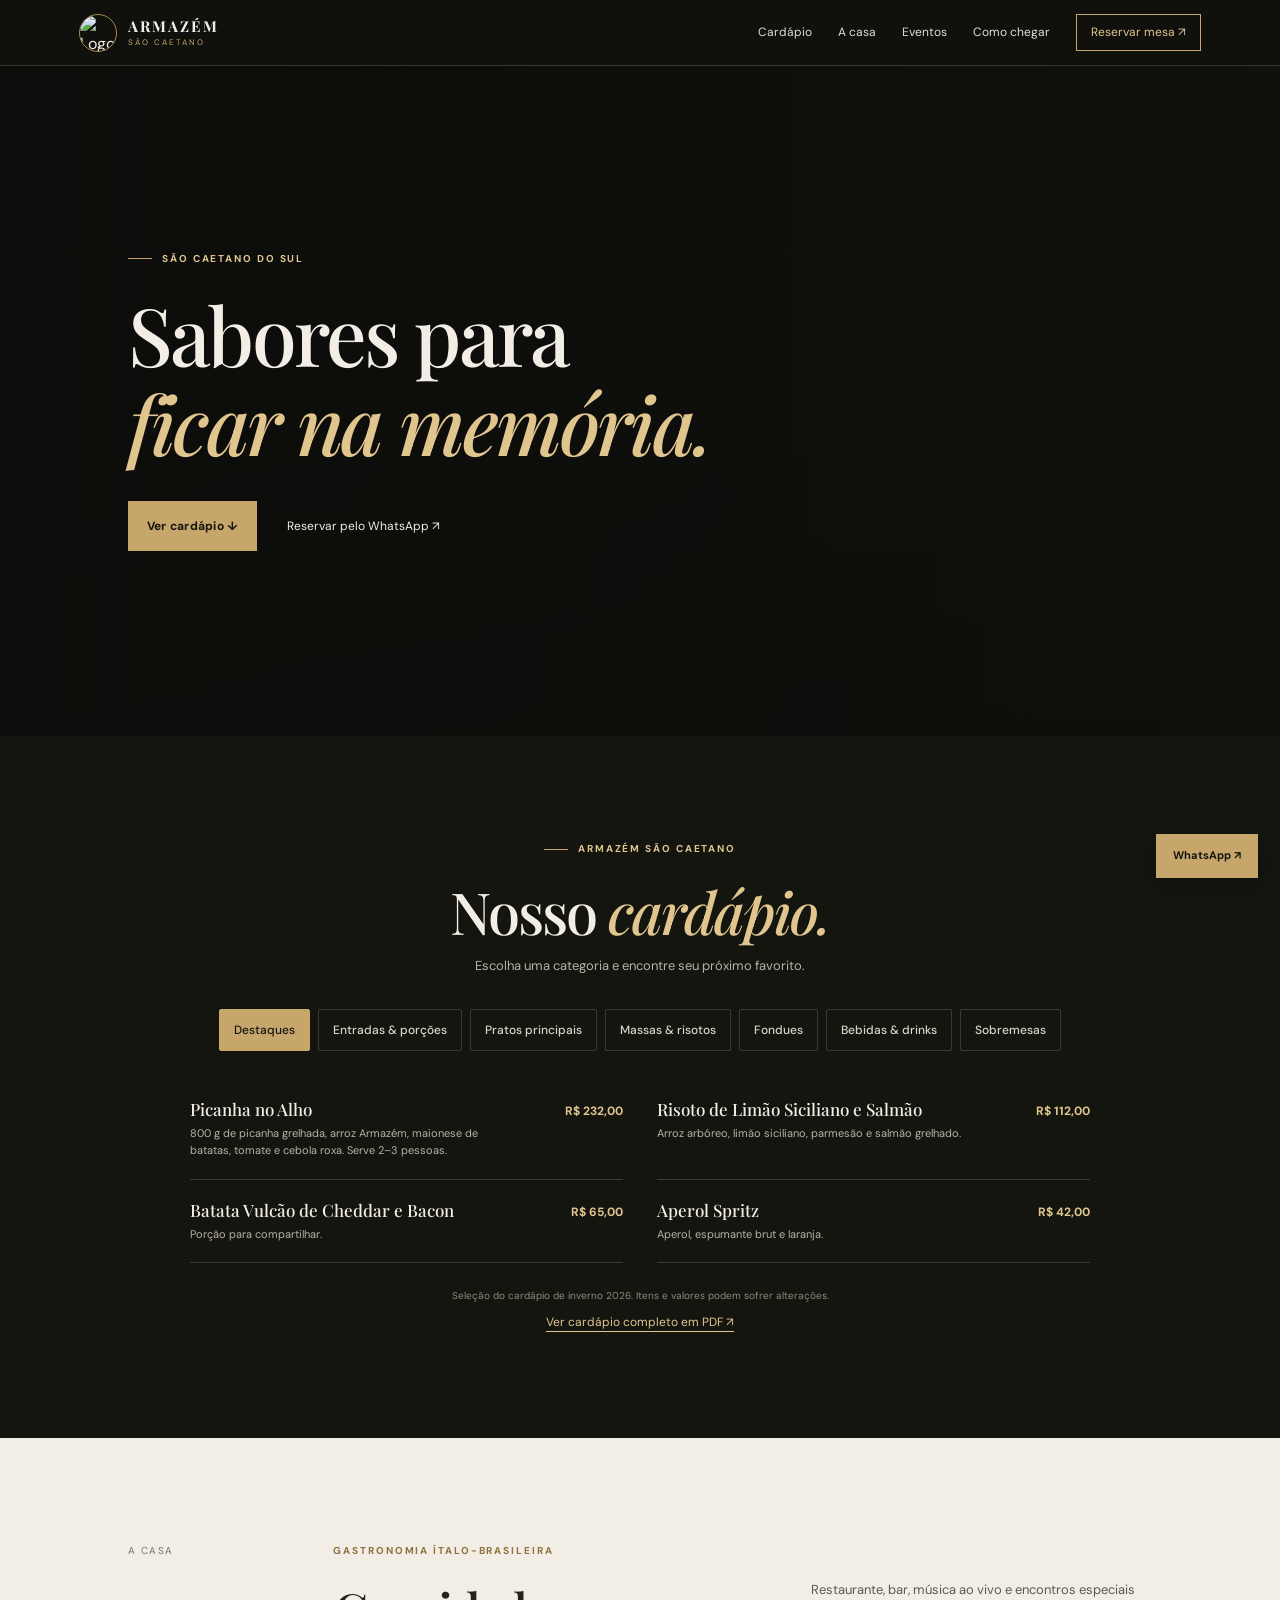
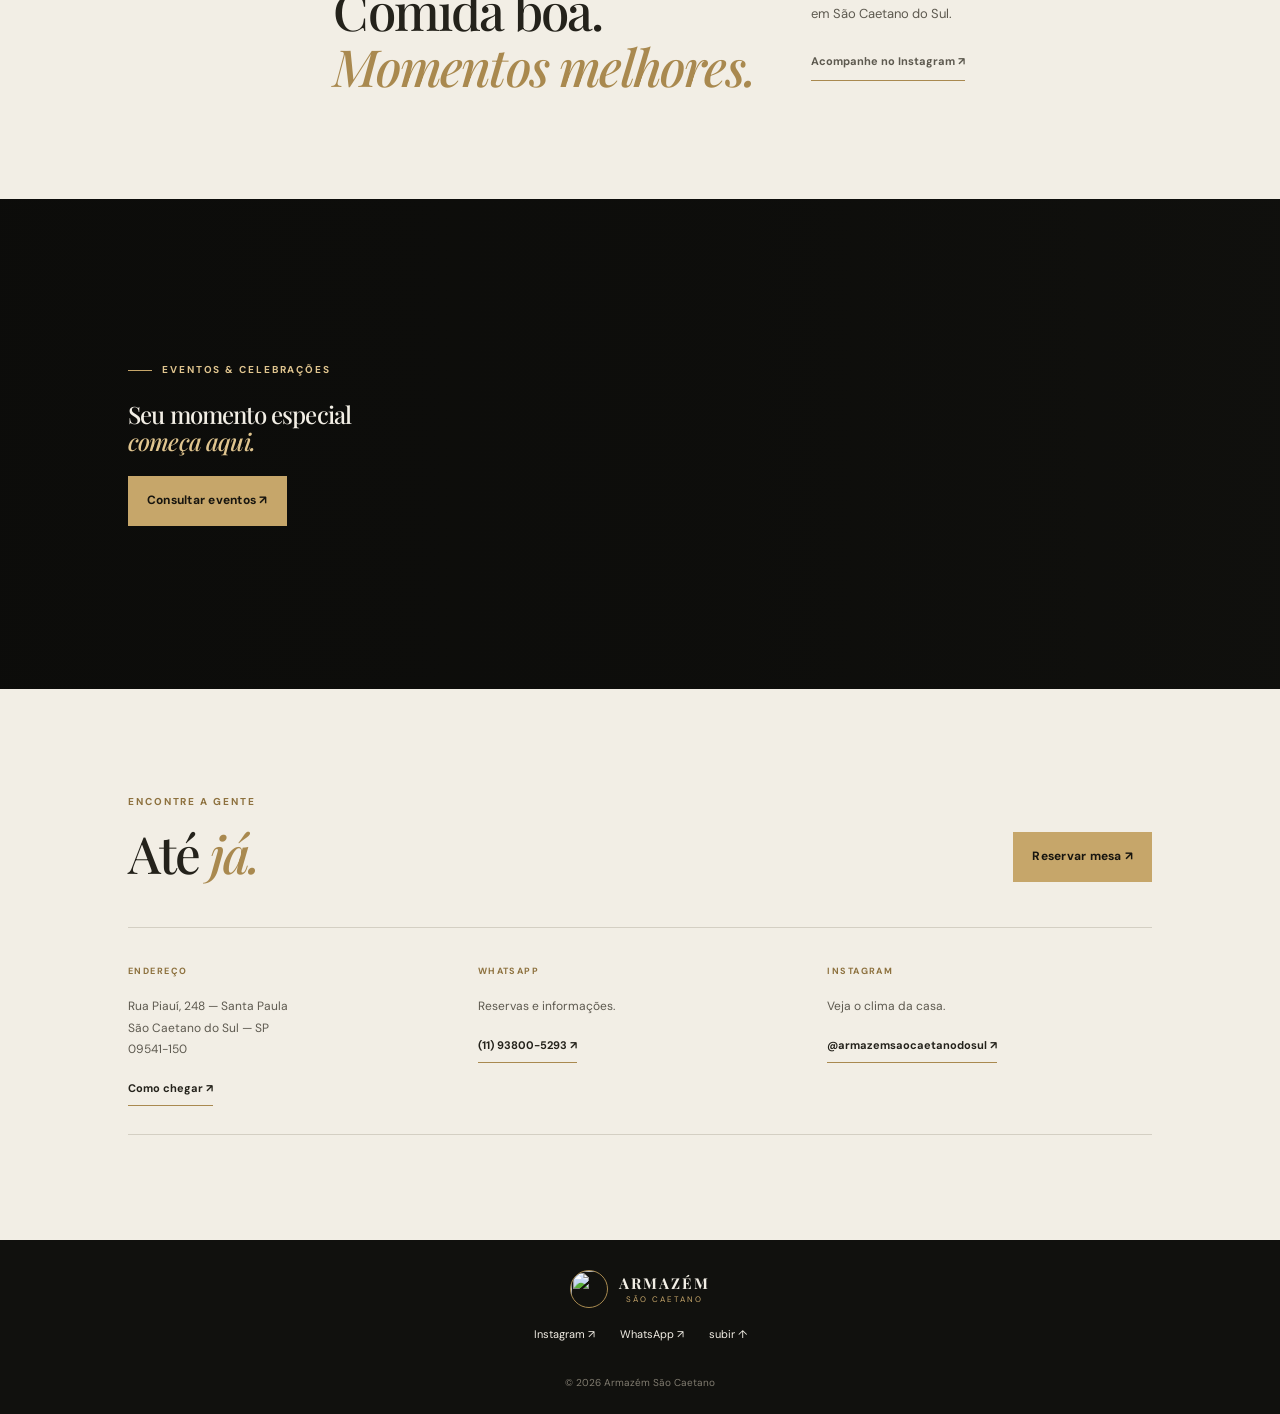
==== index.html @ 181dc0bc "Criar index.html" ====
<!doctype html>
<html lang="pt-BR">
<head>
  <meta charset="utf-8">
  <meta name="viewport" content="width=device-width, initial-scale=1">
  <meta name="theme-color" content="#11110e">
  <meta name="description" content="Armazém São Caetano: gastronomia ítalo-brasileira, drinks autorais, música ao vivo e eventos especiais em São Caetano do Sul.">
  <title>Armazém São Caetano | Gastronomia, bar e experiências</title>
  <link rel="preconnect" href="https://fonts.googleapis.com">
  <link rel="preconnect" href="https://fonts.gstatic.com" crossorigin>
  <link href="https://fonts.googleapis.com/css2?family=DM+Sans:wght@400;500;600;700&family=Playfair+Display:wght@500;600;700&display=swap" rel="stylesheet">
  <link rel="stylesheet" href="style.css">
  <link rel="icon" href="assets/logo-armazem.jpg">
</head>
<body>

  <header class="site-header">
    <a class="brand" href="#inicio" aria-label="Armazém São Caetano, início">
      <img src="assets/logo-armazem.jpg" alt="Logo Armazém São Caetano">
      <span><strong>ARMAZÉM</strong><small>SÃO CAETANO</small></span>
    </a>
    <button class="menu-toggle" aria-label="Abrir menu" aria-expanded="false">
      <span></span><span></span>
    </button>
    <nav class="nav-links" aria-label="Navegação principal">
      <a href="#cardapio">Cardápio</a>
      <a href="#experiencia">A casa</a>
      <a href="#eventos">Eventos</a>
      <a href="#localizacao">Como chegar</a>
      <a class="nav-cta" href="https://wa.me/5511938005293?text=Ol%C3%A1%21%20Gostaria%20de%20reservar%20uma%20mesa." target="_blank" rel="noopener">Reservar mesa ↗</a>
    </nav>
  </header>

  <main>
    <section class="hero" id="inicio">
      <div class="hero-image"></div>
      <div class="hero-shade"></div>
      <div class="hero-content">
        <p class="eyebrow"><span></span> SÃO CAETANO DO SUL</p>
        <h1>Sabores para<br><em>ficar na memória.</em></h1>
        <div class="hero-actions">
          <a class="button button-gold" href="#cardapio">Ver cardápio ↓</a>
          <a class="text-link" href="https://wa.me/5511938005293?text=Ol%C3%A1%21%20Gostaria%20de%20reservar%20uma%20mesa." target="_blank" rel="noopener">Reservar pelo WhatsApp ↗</a>
        </div>
      </div>
    </section>

    <section class="menu-section section-pad" id="cardapio">
      <div class="menu-title">
        <p class="eyebrow"><span></span> ARMAZÉM SÃO CAETANO</p>
        <h2>Nosso <em>cardápio.</em></h2>
        <p>Escolha uma categoria e encontre seu próximo favorito.</p>
      </div>
      <div class="menu-tabs" role="group" aria-label="Categorias do cardápio">
        <button class="menu-tab active" data-menu="destaques">Destaques</button>
        <button class="menu-tab" data-menu="entradas">Entradas & porções</button>
        <button class="menu-tab" data-menu="pratos">Pratos principais</button>
        <button class="menu-tab" data-menu="massas">Massas & risotos</button>
        <button class="menu-tab" data-menu="fondues">Fondues</button>
        <button class="menu-tab" data-menu="bebidas">Bebidas & drinks</button>
        <button class="menu-tab" data-menu="sobremesas">Sobremesas</button>
      </div>
      <div class="menu-list" aria-live="polite">
        <article class="menu-item" data-category="destaques">
          <div><h3>Picanha no Alho</h3><p>800 g de picanha grelhada, arroz Armazém, maionese de batatas, tomate e cebola roxa. Serve 2–3 pessoas.</p></div><strong>R$ 232,00</strong>
        </article>
        <article class="menu-item" data-category="destaques">
          <div><h3>Risoto de Limão Siciliano e Salmão</h3><p>Arroz arbóreo, limão siciliano, parmesão e salmão grelhado.</p></div><strong>R$ 112,00</strong>
        </article>
        <article class="menu-item" data-category="destaques">
          <div><h3>Batata Vulcão de Cheddar e Bacon</h3><p>Porção para compartilhar.</p></div><strong>R$ 65,00</strong>
        </article>
        <article class="menu-item" data-category="destaques">
          <div><h3>Aperol Spritz</h3><p>Aperol, espumante brut e laranja.</p></div><strong>R$ 42,00</strong>
        </article>

        <article class="menu-item" data-category="entradas">
          <div><h3>Bolinho de Costela com Ovo de Codorna</h3></div><strong>R$ 41,00</strong>
        </article>
        <article class="menu-item" data-category="entradas">
          <div><h3>Bruschetta Pizzaiola</h3><p>Pão tostado, fonduta de queijos e tomate-cereja confitado ao pesto.</p></div><strong>R$ 43,00</strong>
        </article>
        <article class="menu-item" data-category="entradas">
          <div><h3>Antipasto di Olive Nere</h3><p>Torradas artesanais com antepasto de azeitonas pretas.</p></div><strong>R$ 37,00</strong>
        </article>
        <article class="menu-item" data-category="entradas">
          <div><h3>Dadinho de Tapioca</h3><p>Acompanha geleia de pimenta biquinho.</p></div><strong>R$ 52,00</strong>
        </article>
        <article class="menu-item" data-category="entradas">
          <div><h3>Bolinho de Frango com Provolone</h3><p>Acompanha molho da casa.</p></div><strong>R$ 54,00</strong>
        </article>
        <article class="menu-item" data-category="entradas">
          <div><h3>Caesar do Armazém</h3><p>Alface, frango grelhado, parmesão, croutons e molho Caesar.</p></div><strong>R$ 45,00</strong>
        </article>

        <article class="menu-item" data-category="pratos">
          <div><h3>Picanha no Alho</h3><p>800 g com arroz Armazém, maionese de batatas, tomate e cebola roxa. Serve 2–3 pessoas.</p></div><strong>R$ 232,00</strong>
        </article>
        <article class="menu-item" data-category="pratos">
          <div><h3>Medalhão ao Molho Quatro Queijos</h3><p>Medalhões de mignon, batatas rústicas e brócolis na manteiga. Serve 2–3 pessoas.</p></div><strong>R$ 225,00</strong>
        </article>
        <article class="menu-item" data-category="pratos">
          <div><h3>Costela em Crosta de Ervas</h3><p>Costela assada lentamente, feijão tropeiro, batatas fritas e arroz. Serve 2–3 pessoas.</p></div><strong>R$ 229,00</strong>
        </article>
        <article class="menu-item" data-category="pratos">
          <div><h3>Parmegiana Tradizionale de Frango</h3><p>Gratinada ao molho pomodoro e mozzarella, com arroz e batatas fritas.</p></div><strong>R$ 215,00</strong>
        </article>
        <article class="menu-item" data-category="pratos">
          <div><h3>Cupim ao Chimichurri com Aligot</h3><p>Cupim cozido lentamente com aligot e arroz Armazém.</p></div><strong>R$ 210,00</strong>
        </article>

        <article class="menu-item" data-category="massas">
          <div><h3>Risoto de Parmesão Trufado</h3><p>Arroz arbóreo, parmesão, cogumelos e azeite trufado.</p></div><strong>R$ 90,00</strong>
        </article>
        <article class="menu-item" data-category="massas">
          <div><h3>Risoto de Açafrão com Ragù de Cupim</h3><p>Arroz arbóreo e ragù de cupim cozido lentamente.</p></div><strong>R$ 112,00</strong>
        </article>
        <article class="menu-item" data-category="massas">
          <div><h3>Capeletti Caprese ao Pesto com Lascas de Peixe</h3><p>Massa recheada com mozzarella, tomate seco e manjericão.</p></div><strong>R$ 105,00</strong>
        </article>
        <article class="menu-item" data-category="massas">
          <div><h3>Ravioli de Mozzarella à Bolonhesa</h3><p>Massa fresca com molho bolonhesa e parmesão.</p></div><strong>R$ 99,00</strong>
        </article>

        <article class="menu-item" data-category="fondues">
          <div><h3>Fondue Brasileiríssimo</h3><p>Emmental, Catupiry Original, parmesão e muçarela; acompanha dadinho de tapioca, pão de queijo e bacon.</p></div><strong>R$ 169,90</strong>
        </article>
        <article class="menu-item" data-category="fondues">
          <div><h3>Fondue Tartufo Alpino</h3><p>Emmental, Steppe, parmesão, azeite trufado e cogumelos Paris.</p></div><strong>R$ 169,90</strong>
        </article>
        <article class="menu-item" data-category="fondues">
          <div><h3>Fondue Quatro Queijos</h3><p>Muçarela, provolone, parmesão e gorgonzola.</p></div><strong>R$ 159,90</strong>
        </article>
        <article class="menu-item" data-category="fondues">
          <div><h3>Chocolat Alpino</h3><p>Chocolate ao leite e meio amargo, com toque de rum envelhecido.</p></div><strong>R$ 149,90</strong>
        </article>
        <article class="menu-item" data-category="fondues">
          <div><h3>Nutella com Ninho</h3><p>Fondue de Nutella e leite Ninho.</p></div><strong>R$ 169,90</strong>
        </article>
        <article class="menu-item" data-category="fondues">
          <div><h3>Experiência Itália & Alpes</h3><p>Seleção de fondues salgados e doces. Valor por pessoa.</p></div><strong>R$ 249,90</strong>
        </article>

        <article class="menu-item" data-category="bebidas">
          <div><h3>Caipirinhas brasileiras</h3><p>Sabores variados. Cachaça R$ 37; Smirnoff R$ 41; Absolut R$ 44; Sakê R$ 43.</p></div><strong>A partir de R$ 37,00</strong>
        </article>
        <article class="menu-item" data-category="bebidas">
          <div><h3>Negroni</h3><p>Gin, Campari e vermute rosso.</p></div><strong>R$ 43,00</strong>
        </article>
        <article class="menu-item" data-category="bebidas">
          <div><h3>Moscow Mule</h3><p>Vodka, limão e espuma de gengibre.</p></div><strong>R$ 42,00</strong>
        </article>
        <article class="menu-item" data-category="bebidas">
          <div><h3>Jardim Siciliano</h3><p>Gin, tônica, pepino, limão siciliano e alecrim.</p></div><strong>R$ 39,85</strong>
        </article>
        <article class="menu-item" data-category="bebidas">
          <div><h3>Heineken 600 ml</h3></div><strong>R$ 23,99</strong>
        </article>
        <article class="menu-item" data-category="bebidas">
          <div><h3>Soda italiana zero</h3><p>Frutas vermelhas, frutas tropicais ou detox com gengibre.</p></div><strong>R$ 26,99</strong>
        </article>

        <article class="menu-item" data-category="sobremesas">
          <div><h3>Petit Gateau do Armazém</h3></div><strong>R$ 34,00</strong>
        </article>
        <article class="menu-item" data-category="sobremesas">
          <div><h3>Panna Cotta ai Frutti Rossi</h3><p>Sobremesa italiana de creme e baunilha com calda de frutas vermelhas.</p></div><strong>R$ 32,00</strong>
        </article>
        <article class="menu-item" data-category="sobremesas">
          <div><h3>Affogato al Caffè</h3><p>Sorvete de creme com café espresso quente.</p></div><strong>R$ 28,00</strong>
        </article>
      </div>
      <p class="menu-note">Seleção do cardápio de inverno 2026. Itens e valores podem sofrer alterações.</p>
      <a class="menu-pdf-link" href="assets/cardapio-inverno-2026.pdf" target="_blank" rel="noopener">Ver cardápio completo em PDF ↗</a>
    </section>

    <section class="intro section-pad" id="experiencia">
      <div class="intro-kicker">A CASA</div>
      <div class="intro-main">
        <p class="eyebrow dark">GASTRONOMIA ÍTALO-BRASILEIRA</p>
        <h2>Comida boa.<br><em>Momentos melhores.</em></h2>
      </div>
      <div class="intro-copy">
        <p>Restaurante, bar, música ao vivo e encontros especiais em São Caetano do Sul.</p>
        <a class="under-link" href="https://www.instagram.com/armazemsaocaetanodosul/" target="_blank" rel="noopener">Acompanhe no Instagram ↗</a>
      </div>
    </section>

    <section class="events-section" id="eventos">
      <div class="events-image"></div>
      <div class="events-content">
        <p class="eyebrow"><span></span> EVENTOS & CELEBRAÇÕES</p>
        <h2>Seu momento especial<br><em>começa aqui.</em></h2>
        <a class="button button-gold" href="https://wa.me/5511938005293?text=Ol%C3%A1%21%20Gostaria%20de%20saber%20mais%20sobre%20eventos%20no%20Armaz%C3%A9m." target="_blank" rel="noopener">Consultar eventos ↗</a>
      </div>
    </section>

    <section class="visit section-pad" id="localizacao">
      <div class="visit-head">
        <div>
          <p class="eyebrow dark">ENCONTRE A GENTE</p>
          <h2>Até <em>já.</em></h2>
        </div>
        <a class="button button-gold" href="https://wa.me/5511938005293?text=Ol%C3%A1%21%20Gostaria%20de%20reservar%20uma%20mesa." target="_blank" rel="noopener">Reservar mesa ↗</a>
      </div>
      <div class="visit-details">
        <div class="detail">
          <span class="detail-label">ENDEREÇO</span>
          <p>Rua Piauí, 248 — Santa Paula<br>São Caetano do Sul — SP<br>09541-150</p>
          <a class="under-link" href="https://www.google.com/maps/search/?api=1&query=Armaz%C3%A9m+S%C3%A3o+Caetano+Rua+Piau%C3%AD+248+S%C3%A3o+Caetano+do+Sul" target="_blank" rel="noopener">Como chegar ↗</a>
        </div>
        <div class="detail">
          <span class="detail-label">WHATSAPP</span>
          <p>Reservas e informações.</p>
          <a class="under-link" href="https://wa.me/5511938005293" target="_blank" rel="noopener">(11) 93800-5293 ↗</a>
        </div>
        <div class="detail">
          <span class="detail-label">INSTAGRAM</span>
          <p>Veja o clima da casa.</p>
          <a class="under-link" href="https://www.instagram.com/armazemsaocaetanodosul/" target="_blank" rel="noopener">@armazemsaocaetanodosul ↗</a>
        </div>
      </div>
    </section>
  </main>

  <footer class="footer">
    <a class="brand footer-brand" href="#inicio">
      <img src="assets/logo-armazem.jpg" alt="">
      <span><strong>ARMAZÉM</strong><small>SÃO CAETANO</small></span>
    </a>
    <div class="footer-links">
      <a href="https://www.instagram.com/armazemsaocaetanodosul/" target="_blank" rel="noopener">Instagram ↗</a>
      <a href="https://wa.me/5511938005293" target="_blank" rel="noopener">WhatsApp ↗</a>
      <a href="#inicio">subir ↑</a>
    </div>
    <small class="copyright">© <span id="year"></span> Armazém São Caetano</small>
  </footer>

  <a class="whatsapp-float" href="https://wa.me/5511938005293?text=Ol%C3%A1%21%20Vim%20pelo%20site%20do%20Armaz%C3%A9m." target="_blank" rel="noopener" aria-label="Fale com o Armazém pelo WhatsApp">WhatsApp ↗</a>

  <script src="script.js"></script>
</body>
</html>
---- style.css ----
/* ==========================================
   1. VARIÁVEIS E CONFIGURAÇÕES GLOBAIS
   ========================================== */
:root {
  --bg: #11110e;
  --panel: #191914;
  --cream: #f2eee5;
  --muted: #b7b2a7;
  --gold: #c6a66a;
  --gold-light: #e0c58f;
  --line: rgba(242, 238, 229, .17);
  --serif: 'Playfair Display', Georgia, serif;
  --sans: 'DM Sans', Arial, sans-serif;
}

* {
  box-sizing: border-box;
}

html {
  scroll-behavior: smooth;
  scroll-padding-top: 70px;
}

body {
  margin: 0;
  background: var(--bg);
  color: var(--cream);
  font-family: var(--sans);
  line-height: 1.6;
}

a {
  color: inherit;
  text-decoration: none;
}

img {
  display: block;
  max-width: 100%;
}

h1, h2, h3, p {
  margin-top: 0;
}

h1, h2 {
  font-family: var(--serif);
  font-weight: 500;
  letter-spacing: -.035em;
  line-height: 1.1;
}

/* ==========================================
   2. HEADER (COMPACTADO E ELEGANTE)
   ========================================== */
.site-header {
  height: 66px;
  padding: 0 6.2%;
  display: flex;
  align-items: center;
  justify-content: space-between;
  gap: 30px;
  background: rgba(17, 17, 14, .97);
  position: sticky;
  top: 0;
  z-index: 20;
  border-bottom: 1px solid var(--line);
}

.brand {
  display: flex;
  align-items: center;
  gap: 11px;
  flex-shrink: 0;
}

.brand img {
  width: 38px;
  height: 38px;
  border-radius: 50%;
  object-fit: cover;
  border: 1px solid #a88a4f;
}

.brand span {
  display: flex;
  flex-direction: column;
  line-height: 1.15;
  letter-spacing: .12em;
}

.brand strong {
  font-family: var(--serif);
  font-size: 15px;
}

.brand small {
  font-size: 8px;
  letter-spacing: .24em;
  margin-top: 2px;
  color: var(--gold);
}

.nav-links {
  display: flex;
  align-items: center;
  gap: 26px;
  font-size: 12px;
  color: #e1ded6;
}

.nav-links > a:not(.nav-cta):hover,
.footer a:hover {
  color: var(--gold-light);
}

.nav-cta {
  padding: 8px 14px;
  border: 1px solid var(--gold);
  color: var(--gold-light);
}

.nav-cta span,
.button span,
.text-link span,
.under-link span {
  margin-left: 12px;
}

.menu-toggle {
  display: none;
}

/* ==========================================
   3. HERO SECTION
   ========================================== */
.hero {
  min-height: 670px;
  position: relative;
  display: flex;
  align-items: center;
  padding: 85px 10%;
  overflow: hidden;
}

.hero-image,
.hero-shade {
  position: absolute;
  inset: 0;
}

.hero-image {
  background: url('https://images.unsplash.com/photo-1517248135467-4c7edcad34c4?auto=format&fit=crop&w=2200&q=90') center 52%/cover;
}

.hero-shade {
  background: linear-gradient(90deg, rgba(12, 12, 10, .93) 0%, rgba(12, 12, 10, .73) 42%, rgba(12, 12, 10, .15) 100%), linear-gradient(0deg, rgba(12, 12, 10, .35), transparent 45%);
}

.hero-content {
  position: relative;
  z-index: 1;
  max-width: 690px;
}

.eyebrow {
  font-size: 10px;
  letter-spacing: .19em;
  font-weight: 700;
  color: var(--gold-light);
  display: flex;
  align-items: center;
  gap: 10px;
  margin: 0 0 23px;
}

.eyebrow > span {
  display: inline-block;
  width: 24px;
  height: 1px;
  background: var(--gold);
}

h1 {
  font-size: clamp(46px, 6.3vw, 83px);
  margin-bottom: 25px;
}

h1 em,
h2 em {
  font-weight: 500;
  color: var(--gold-light);
}

.hero-actions {
  display: flex;
  align-items: center;
  gap: 30px;
  margin-top: 34px;
  flex-wrap: wrap;
}

.button {
  min-height: 50px;
  padding: 14px 19px;
  display: inline-flex;
  align-items: center;
  justify-content: center;
  font-size: 12px;
  font-weight: 700;
  letter-spacing: .02em;
  transition: transform .2s, background .2s;
}

.button:hover {
  transform: translateY(-2px);
}

.button-gold {
  background: var(--gold);
  color: #17150f;
}

.button-gold:hover {
  background: var(--gold-light);
}

.text-link {
  font-size: 12px;
  color: #f1eee7;
}

/* ==========================================
   4. CARDÁPIO
   ========================================== */
.menu-section {
  padding-top: 88px;
  padding-bottom: 92px;
  background: #151510;
}

.menu-title {
  max-width: 650px;
  margin: 0 auto 32px;
  text-align: center;
}

.menu-title .eyebrow {
  justify-content: center;
}

.menu-title h2 {
  font-size: clamp(38px, 5vw, 58px);
  margin: 0 0 12px;
}

.menu-title h2 em {
  color: var(--gold-light);
}

.menu-title > p:last-child {
  color: var(--muted);
  font-size: 13px;
  margin: 0;
}

.menu-tabs {
  display: flex;
  justify-content: center;
  flex-wrap: wrap;
  gap: 8px;
  margin: 0 auto 28px;
  max-width: 1000px;
  scrollbar-width: thin;
  scrollbar-color: var(--gold) transparent;
}

.menu-tab {
  font: 500 12px var(--sans);
  padding: 10px 14px;
  color: #d9d4c8;
  border: 1px solid var(--line);
  background: transparent;
  cursor: pointer;
  transition: background .2s, color .2s, border-color .2s;
  min-height: 42px;
  border-radius: 2px;
}

.menu-tab:hover,
.menu-tab.active {
  background: var(--gold);
  color: #17150f;
  border-color: var(--gold);
}

.menu-list {
  max-width: 900px;
  margin: 0 auto;
  display: grid;
  grid-template-columns: 1fr 1fr;
  column-gap: 34px;
}

.menu-item {
  display: flex;
  align-items: flex-start;
  justify-content: space-between;
  gap: 18px;
  padding: 19px 0;
  border-bottom: 1px solid var(--line);
}

.menu-item h3 {
  font: 500 17px var(--serif);
  margin: 0 0 5px;
  color: var(--cream);
}

.menu-item p {
  font-size: 11px;
  line-height: 1.6;
  color: var(--muted);
  margin: 0;
  max-width: 310px;
}

.menu-item > strong {
  font-size: 12px;
  color: var(--gold-light);
  white-space: nowrap;
  padding-top: 4px;
}

.menu-item[hidden] {
  display: none;
}

.menu-note {
  text-align: center;
  color: #8f897d;
  font-size: 10px;
  margin: 25px 0 9px;
}

.menu-pdf-link {
  display: block;
  text-align: center;
  color: var(--gold-light);
  font-size: 12px;
  text-decoration: underline;
  text-underline-offset: 5px;
}

/* ==========================================
   5. SEÇÕES DA CASA, EVENTOS E LOCALIZAÇÃO
   ========================================== */
.section-pad {
  padding: 105px 10%;
}

.intro {
  display: grid;
  grid-template-columns: .5fr 1.3fr 1fr;
  gap: 35px;
  background: var(--cream);
  color: #24221b;
}

.intro-kicker {
  font-size: 10px;
  letter-spacing: .14em;
  color: #797367;
}

.eyebrow.dark {
  color: #8d713e;
}

.intro h2,
.live h2,
.visit h2 {
  font-size: clamp(34px, 4vw, 52px);
  margin: 0;
}

.intro h2 em,
.live h2 em,
.visit h2 em {
  color: #a9894f;
}

.intro-copy {
  padding-top: 35px;
  color: #5d594f;
  font-size: 13px;
  line-height: 1.9;
}

.intro-copy p {
  margin-bottom: 15px;
}

.under-link {
  display: inline-block;
  font-size: 11px;
  font-weight: 700;
  border-bottom: 1px solid #a9894f;
  padding: 0 0 8px;
  margin-top: 9px;
  color: inherit;
}

.events-section {
  position: relative;
  min-height: 490px;
  display: flex;
  align-items: center;
  padding: 80px 10%;
  overflow: hidden;
}

.events-image {
  position: absolute;
  inset: 0;
  background: url('https://images.unsplash.com/photo-1511795409834-ef04bbd61622?auto=format&fit=crop&w=2000&q=85') center/cover;
}

.events-section:before {
  content: "";
  position: absolute;
  inset: 0;
  background: linear-gradient(90deg, rgba(12, 12, 10, .94), rgba(12, 12, 10, .72) 55%, rgba(12, 12, 10, .25));
}

.events-content {
  position: relative;
  max-width: 600px;
}

.events-content h2 {
  margin-bottom: 22px;
}

.events-content > p:not(.eyebrow) {
  max-width: 460px;
  font-size: 13px;
  line-height: 1.9;
  color: #d0ccc2;
  margin-bottom: 28px;
}

.visit {
  background: var(--cream);
  color: #24221b;
}

.visit-head {
  display: flex;
  justify-content: space-between;
  align-items: end;
  gap: 30px;
  margin-bottom: 45px;
}

.visit-head .eyebrow {
  margin-bottom: 15px;
}

.visit-details {
  display: grid;
  grid-template-columns: repeat(3, 1fr);
  gap: 25px;
  border-top: 1px solid #d4cfc3;
  border-bottom: 1px solid #d4cfc3;
  padding: 28px 0;
}

.detail-label {
  font-size: 9px;
  letter-spacing: .16em;
  color: #8d713e;
  font-weight: 700;
}

.detail p {
  font-size: 12px;
  line-height: 1.8;
  color: #5d594f;
  margin: 15px 0 10px;
}

.detail .under-link {
  color: #24221b;
}

/* ==========================================
   6. RODAPÉ (COMPACTO)
   ========================================== */
.footer {
  padding: 30px 10% 20px;
  text-align: center;
}

.footer-brand {
  justify-content: center;
}

.footer-brand img {
  width: 38px;
  height: 38px;
}

.footer-brand strong {
  font-size: 15px;
}

.footer > p {
  font-family: var(--serif);
  font-style: italic;
  color: var(--gold-light);
  font-size: 20px;
  margin: 15px 0;
}

.footer-links {
  display: flex;
  justify-content: center;
  gap: 25px;
  font-size: 11px;
  margin: 18px 0 24px;
}

.copyright {
  color: #817c70;
  font-size: 10px;
}

.whatsapp-float {
  position: fixed;
  right: 22px;
  bottom: 22px;
  z-index: 15;
  background: var(--gold);
  color: #18160f;
  padding: 13px 17px;
  font-size: 11px;
  font-weight: 700;
  box-shadow: 0 8px 25px #0005;
}

.whatsapp-float span {
  margin-left: 10px;
}

/* ==========================================
   7. RESPONSIVIDADE
   ========================================== */
@media(max-width: 1050px) {
  .site-header { padding: 0 4%; }
  .nav-links { gap: 15px; font-size: 11px; }
  .section-pad { padding-left: 7%; padding-right: 7%; }
  .intro { grid-template-columns: .3fr 1.2fr 1fr; gap: 22px; }
  .events-section { padding-left: 7%; padding-right: 7%; }
}

@media(max-width: 760px) {
  html { scroll-padding-top: 66px; }
  .site-header { height: 66px; padding: 0 5%; }
  .brand img { width: 38px; height: 38px; }
  .brand strong { font-size: 15px; }
  .menu-toggle { display: flex; width: 40px; height: 40px; border: 1px solid var(--line); background: transparent; flex-direction: column; justify-content: center; align-items: center; gap: 6px; }
  .menu-toggle span { height: 1px; width: 18px; background: var(--cream); }
  .nav-links { display: none; position: absolute; top: 65px; left: 0; right: 0; padding: 22px 6% 28px; background: #151510; border-bottom: 1px solid var(--line); align-items: stretch; flex-direction: column; gap: 0; font-size: 13px; }
  .nav-links.open { display: flex; }
  .nav-links > a:not(.nav-cta) { padding: 13px 0; border-bottom: 1px solid var(--line); }
  .nav-cta { margin-top: 17px; text-align: center; }
  .hero { min-height: 650px; padding: 80px 7% 55px; align-items: center; }
  h1 { font-size: clamp(45px, 12vw, 68px); }
  .hero-copy { font-size: 14px; }
  .hero-actions { gap: 20px; align-items: flex-start; flex-direction: column; }
  .section-pad { padding: 72px 6%; }
  .intro { grid-template-columns: 1fr; gap: 20px; }
  .intro h2, .visit h2 { font-size: 39px; }
  .menu-tabs { justify-content: flex-start; flex-wrap: nowrap; overflow-x: auto; padding-bottom: 8px; margin-bottom: 18px; }
  .menu-tab { flex: 0 0 auto; }
  .menu-list { grid-template-columns: 1fr; }
  .menu-item { padding: 16px 0; }
  .visit-head { display: block; }
  .visit-details { grid-template-columns: 1fr; gap: 22px; padding: 25px 0; }
  .detail { padding-bottom: 15px; border-bottom: 1px solid #d4cfc3; }
  .detail:last-child { border-bottom: 0; padding-bottom: 0; }
  .footer { padding: 30px 6% 20px; }
  .footer-links { gap: 18px; flex-wrap: wrap; }
  .whatsapp-float { right: 12px; bottom: 12px; padding: 12px 14px; }
  .copyright { display: block; line-height: 1.8; }
}

@media(prefers-reduced-motion: reduce) {
  html { scroll-behavior: auto; }
  *, *:before, *:after { transition: none !important; }
}
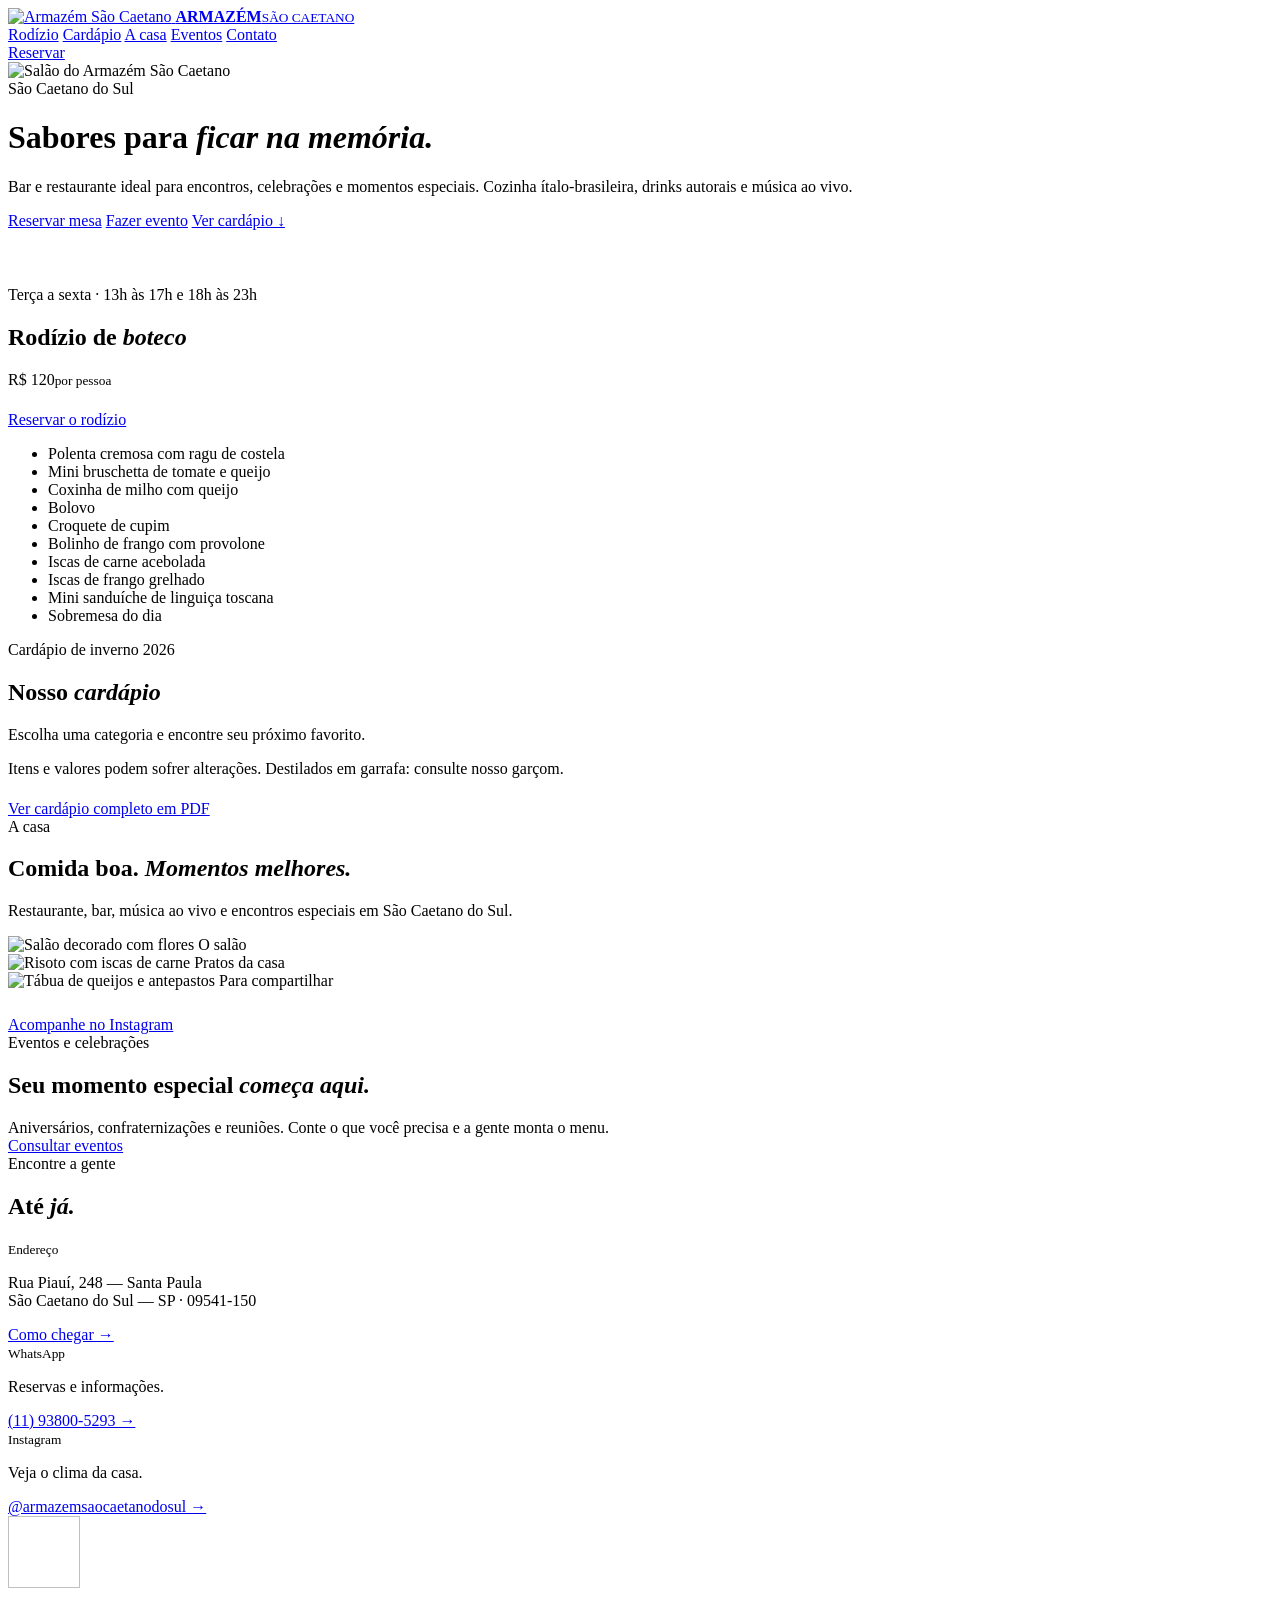
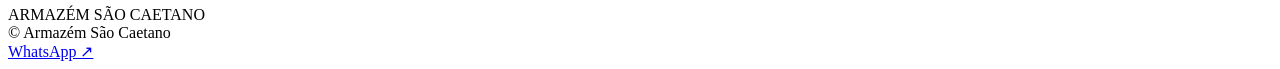
==== commit 6603060f: "Atualizar o index.html" ====
--- a/index.html
+++ b/index.html
@@ -1,242 +1,161 @@
-<!doctype html>
+<!DOCTYPE html>
 <html lang="pt-BR">
 <head>
   <meta charset="utf-8">
-  <meta name="viewport" content="width=device-width, initial-scale=1">
-  <meta name="theme-color" content="#11110e">
-  <meta name="description" content="Armazém São Caetano: gastronomia ítalo-brasileira, drinks autorais, música ao vivo e eventos especiais em São Caetano do Sul.">
-  <title>Armazém São Caetano | Gastronomia, bar e experiências</title>
+  <meta name="viewport" content="width=device-width, initial-scale=1, viewport-fit=cover">
+  <title>Armazém São Caetano | Bar e Restaurante</title>
+  <meta name="description" content="Bar e restaurante em São Caetano do Sul. Gastronomia ítalo-brasileira, drinks autorais, fondues e rodízio de boteco.">
+  <meta name="theme-color" content="#14110d">
   <link rel="preconnect" href="https://fonts.googleapis.com">
-  <link rel="preconnect" href="https://fonts.gstatic.com" crossorigin>
-  <link href="https://fonts.googleapis.com/css2?family=DM+Sans:wght@400;500;600;700&family=Playfair+Display:wght@500;600;700&display=swap" rel="stylesheet">
-  <link rel="stylesheet" href="style.css">
-  <link rel="icon" href="assets/logo-armazem.jpg">
+  <link href="https://fonts.googleapis.com/css2?family=Playfair+Display:ital,wght@0,400;0,600;1,400&family=DM+Sans:wght@400;500;700&display=swap" rel="stylesheet">
+  <link rel="stylesheet" href="styles.css">
 </head>
 <body>
-
-  <header class="site-header">
-    <a class="brand" href="#inicio" aria-label="Armazém São Caetano, início">
-      <img src="assets/logo-armazem.jpg" alt="Logo Armazém São Caetano">
-      <span><strong>ARMAZÉM</strong><small>SÃO CAETANO</small></span>
-    </a>
-    <button class="menu-toggle" aria-label="Abrir menu" aria-expanded="false">
-      <span></span><span></span>
-    </button>
-    <nav class="nav-links" aria-label="Navegação principal">
-      <a href="#cardapio">Cardápio</a>
-      <a href="#experiencia">A casa</a>
-      <a href="#eventos">Eventos</a>
-      <a href="#localizacao">Como chegar</a>
-      <a class="nav-cta" href="https://wa.me/5511938005293?text=Ol%C3%A1%21%20Gostaria%20de%20reservar%20uma%20mesa." target="_blank" rel="noopener">Reservar mesa ↗</a>
-    </nav>
+  <header>
+    <div class="bar">
+      <a href="#inicio" class="brand">
+        <img class="emblem" data-img="logo" alt="Armazém São Caetano">
+        <span><b>ARMAZÉM</b><small>SÃO CAETANO</small></span>
+      </a>
+      <nav class="nav">
+        <a href="#rodizio">Rodízio</a>
+        <a href="#cardapio">Cardápio</a>
+        <a href="#casa">A casa</a>
+        <a href="#eventos">Eventos</a>
+        <a href="#contato">Contato</a>
+      </nav>
+      <a class="btn sm" href="https://wa.me/5511938005293?text=Ol%C3%A1%21%20Gostaria%20de%20reservar%20uma%20mesa.">Reservar</a>
+    </div>
   </header>
 
-  <main>
-    <section class="hero" id="inicio">
-      <div class="hero-image"></div>
-      <div class="hero-shade"></div>
-      <div class="hero-content">
-        <p class="eyebrow"><span></span> SÃO CAETANO DO SUL</p>
-        <h1>Sabores para<br><em>ficar na memória.</em></h1>
-        <div class="hero-actions">
-          <a class="button button-gold" href="#cardapio">Ver cardápio ↓</a>
-          <a class="text-link" href="https://wa.me/5511938005293?text=Ol%C3%A1%21%20Gostaria%20de%20reservar%20uma%20mesa." target="_blank" rel="noopener">Reservar pelo WhatsApp ↗</a>
+  <main id="inicio">
+    <div class="hero">
+      <div class="bgimg">
+        <img data-img="salao" alt="Salão do Armazém São Caetano">
+      </div>
+      <div class="wrap">
+        <div class="eyebrow">São Caetano do Sul</div>
+        <h1>Sabores para <em>ficar na memória.</em></h1>
+        <p>Bar e restaurante ideal para encontros, celebrações e momentos especiais. Cozinha ítalo-brasileira, drinks autorais e música ao vivo.</p>
+        <div class="cta">
+          <a class="btn" href="https://wa.me/5511938005293?text=Ol%C3%A1%21%20Gostaria%20de%20reservar%20uma%20mesa.">Reservar mesa</a>
+          <a class="btn ghost" href="https://wa.me/5511938005293?text=Ol%C3%A1%21%20Gostaria%20de%20saber%20mais%20sobre%20eventos%20no%20Armaz%C3%A9m.">Fazer evento</a>
+          <a class="link" href="#cardapio">Ver cardápio ↓</a>
         </div>
       </div>
-    </section>
+    </div>
+  </main>
 
-    <section class="menu-section section-pad" id="cardapio">
-      <div class="menu-title">
-        <p class="eyebrow"><span></span> ARMAZÉM SÃO CAETANO</p>
-        <h2>Nosso <em>cardápio.</em></h2>
-        <p>Escolha uma categoria e encontre seu próximo favorito.</p>
+  <section id="rodizio" style="padding-top:56px">
+    <div class="wrap">
+      <div class="rod">
+        <div>
+          <div class="eyebrow">Terça a sexta · 13h às 17h e 18h às 23h</div>
+          <h2>Rodízio de <em>boteco</em></h2>
+          <div class="price">R$ 120<small>por pessoa</small></div>
+          <div style="margin-top:22px">
+            <a class="btn" href="https://wa.me/5511938005293?text=Ol%C3%A1%21%20Quero%20reservar%20para%20o%20Rod%C3%ADzio%20de%20Boteco.">Reservar o rodízio</a>
+          </div>
+        </div>
+        <ul>
+          <li>Polenta cremosa com ragu de costela</li>
+          <li>Mini bruschetta de tomate e queijo</li>
+          <li>Coxinha de milho com queijo</li>
+          <li>Bolovo</li>
+          <li>Croquete de cupim</li>
+          <li>Bolinho de frango com provolone</li>
+          <li>Iscas de carne acebolada</li>
+          <li>Iscas de frango grelhado</li>
+          <li>Mini sanduíche de linguiça toscana</li>
+          <li>Sobremesa do dia</li>
+        </ul>
       </div>
-      <div class="menu-tabs" role="group" aria-label="Categorias do cardápio">
-        <button class="menu-tab active" data-menu="destaques">Destaques</button>
-        <button class="menu-tab" data-menu="entradas">Entradas & porções</button>
-        <button class="menu-tab" data-menu="pratos">Pratos principais</button>
-        <button class="menu-tab" data-menu="massas">Massas & risotos</button>
-        <button class="menu-tab" data-menu="fondues">Fondues</button>
-        <button class="menu-tab" data-menu="bebidas">Bebidas & drinks</button>
-        <button class="menu-tab" data-menu="sobremesas">Sobremesas</button>
+    </div>
+  </section>
+
+  <section id="cardapio" style="padding-top:0">
+    <div class="wrap">
+      <div class="eyebrow">Cardápio de inverno 2026</div>
+      <h2>Nosso <em>cardápio</em></h2>
+      <p class="lead">Escolha uma categoria e encontre seu próximo favorito.</p>
+      <div class="tabs" id="tabs"></div>
+      <div class="menu" id="list"></div>
+      <p class="note">Itens e valores podem sofrer alterações. Destilados em garrafa: consulte nosso garçom.</p>
+      <div style="margin-top:22px">
+        <a class="btn ghost" href="https://armazen-8us1.vercel.app/assets/cardapio-inverno-2026.pdf">Ver cardápio completo em PDF</a>
       </div>
-      <div class="menu-list" aria-live="polite">
-        <article class="menu-item" data-category="destaques">
-          <div><h3>Picanha no Alho</h3><p>800 g de picanha grelhada, arroz Armazém, maionese de batatas, tomate e cebola roxa. Serve 2–3 pessoas.</p></div><strong>R$ 232,00</strong>
-        </article>
-        <article class="menu-item" data-category="destaques">
-          <div><h3>Risoto de Limão Siciliano e Salmão</h3><p>Arroz arbóreo, limão siciliano, parmesão e salmão grelhado.</p></div><strong>R$ 112,00</strong>
-        </article>
-        <article class="menu-item" data-category="destaques">
-          <div><h3>Batata Vulcão de Cheddar e Bacon</h3><p>Porção para compartilhar.</p></div><strong>R$ 65,00</strong>
-        </article>
-        <article class="menu-item" data-category="destaques">
-          <div><h3>Aperol Spritz</h3><p>Aperol, espumante brut e laranja.</p></div><strong>R$ 42,00</strong>
-        </article>
+    </div>
+  </section>
 
-        <article class="menu-item" data-category="entradas">
-          <div><h3>Bolinho de Costela com Ovo de Codorna</h3></div><strong>R$ 41,00</strong>
-        </article>
-        <article class="menu-item" data-category="entradas">
-          <div><h3>Bruschetta Pizzaiola</h3><p>Pão tostado, fonduta de queijos e tomate-cereja confitado ao pesto.</p></div><strong>R$ 43,00</strong>
-        </article>
-        <article class="menu-item" data-category="entradas">
-          <div><h3>Antipasto di Olive Nere</h3><p>Torradas artesanais com antepasto de azeitonas pretas.</p></div><strong>R$ 37,00</strong>
-        </article>
-        <article class="menu-item" data-category="entradas">
-          <div><h3>Dadinho de Tapioca</h3><p>Acompanha geleia de pimenta biquinho.</p></div><strong>R$ 52,00</strong>
-        </article>
-        <article class="menu-item" data-category="entradas">
-          <div><h3>Bolinho de Frango com Provolone</h3><p>Acompanha molho da casa.</p></div><strong>R$ 54,00</strong>
-        </article>
-        <article class="menu-item" data-category="entradas">
-          <div><h3>Caesar do Armazém</h3><p>Alface, frango grelhado, parmesão, croutons e molho Caesar.</p></div><strong>R$ 45,00</strong>
-        </article>
-
-        <article class="menu-item" data-category="pratos">
-          <div><h3>Picanha no Alho</h3><p>800 g com arroz Armazém, maionese de batatas, tomate e cebola roxa. Serve 2–3 pessoas.</p></div><strong>R$ 232,00</strong>
-        </article>
-        <article class="menu-item" data-category="pratos">
-          <div><h3>Medalhão ao Molho Quatro Queijos</h3><p>Medalhões de mignon, batatas rústicas e brócolis na manteiga. Serve 2–3 pessoas.</p></div><strong>R$ 225,00</strong>
-        </article>
-        <article class="menu-item" data-category="pratos">
-          <div><h3>Costela em Crosta de Ervas</h3><p>Costela assada lentamente, feijão tropeiro, batatas fritas e arroz. Serve 2–3 pessoas.</p></div><strong>R$ 229,00</strong>
-        </article>
-        <article class="menu-item" data-category="pratos">
-          <div><h3>Parmegiana Tradizionale de Frango</h3><p>Gratinada ao molho pomodoro e mozzarella, com arroz e batatas fritas.</p></div><strong>R$ 215,00</strong>
-        </article>
-        <article class="menu-item" data-category="pratos">
-          <div><h3>Cupim ao Chimichurri com Aligot</h3><p>Cupim cozido lentamente com aligot e arroz Armazém.</p></div><strong>R$ 210,00</strong>
-        </article>
-
-        <article class="menu-item" data-category="massas">
-          <div><h3>Risoto de Parmesão Trufado</h3><p>Arroz arbóreo, parmesão, cogumelos e azeite trufado.</p></div><strong>R$ 90,00</strong>
-        </article>
-        <article class="menu-item" data-category="massas">
-          <div><h3>Risoto de Açafrão com Ragù de Cupim</h3><p>Arroz arbóreo e ragù de cupim cozido lentamente.</p></div><strong>R$ 112,00</strong>
-        </article>
-        <article class="menu-item" data-category="massas">
-          <div><h3>Capeletti Caprese ao Pesto com Lascas de Peixe</h3><p>Massa recheada com mozzarella, tomate seco e manjericão.</p></div><strong>R$ 105,00</strong>
-        </article>
-        <article class="menu-item" data-category="massas">
-          <div><h3>Ravioli de Mozzarella à Bolonhesa</h3><p>Massa fresca com molho bolonhesa e parmesão.</p></div><strong>R$ 99,00</strong>
-        </article>
-
-        <article class="menu-item" data-category="fondues">
-          <div><h3>Fondue Brasileiríssimo</h3><p>Emmental, Catupiry Original, parmesão e muçarela; acompanha dadinho de tapioca, pão de queijo e bacon.</p></div><strong>R$ 169,90</strong>
-        </article>
-        <article class="menu-item" data-category="fondues">
-          <div><h3>Fondue Tartufo Alpino</h3><p>Emmental, Steppe, parmesão, azeite trufado e cogumelos Paris.</p></div><strong>R$ 169,90</strong>
-        </article>
-        <article class="menu-item" data-category="fondues">
-          <div><h3>Fondue Quatro Queijos</h3><p>Muçarela, provolone, parmesão e gorgonzola.</p></div><strong>R$ 159,90</strong>
-        </article>
-        <article class="menu-item" data-category="fondues">
-          <div><h3>Chocolat Alpino</h3><p>Chocolate ao leite e meio amargo, com toque de rum envelhecido.</p></div><strong>R$ 149,90</strong>
-        </article>
-        <article class="menu-item" data-category="fondues">
-          <div><h3>Nutella com Ninho</h3><p>Fondue de Nutella e leite Ninho.</p></div><strong>R$ 169,90</strong>
-        </article>
-        <article class="menu-item" data-category="fondues">
-          <div><h3>Experiência Itália & Alpes</h3><p>Seleção de fondues salgados e doces. Valor por pessoa.</p></div><strong>R$ 249,90</strong>
-        </article>
-
-        <article class="menu-item" data-category="bebidas">
-          <div><h3>Caipirinhas brasileiras</h3><p>Sabores variados. Cachaça R$ 37; Smirnoff R$ 41; Absolut R$ 44; Sakê R$ 43.</p></div><strong>A partir de R$ 37,00</strong>
-        </article>
-        <article class="menu-item" data-category="bebidas">
-          <div><h3>Negroni</h3><p>Gin, Campari e vermute rosso.</p></div><strong>R$ 43,00</strong>
-        </article>
-        <article class="menu-item" data-category="bebidas">
-          <div><h3>Moscow Mule</h3><p>Vodka, limão e espuma de gengibre.</p></div><strong>R$ 42,00</strong>
-        </article>
-        <article class="menu-item" data-category="bebidas">
-          <div><h3>Jardim Siciliano</h3><p>Gin, tônica, pepino, limão siciliano e alecrim.</p></div><strong>R$ 39,85</strong>
-        </article>
-        <article class="menu-item" data-category="bebidas">
-          <div><h3>Heineken 600 ml</h3></div><strong>R$ 23,99</strong>
-        </article>
-        <article class="menu-item" data-category="bebidas">
-          <div><h3>Soda italiana zero</h3><p>Frutas vermelhas, frutas tropicais ou detox com gengibre.</p></div><strong>R$ 26,99</strong>
-        </article>
-
-        <article class="menu-item" data-category="sobremesas">
-          <div><h3>Petit Gateau do Armazém</h3></div><strong>R$ 34,00</strong>
-        </article>
-        <article class="menu-item" data-category="sobremesas">
-          <div><h3>Panna Cotta ai Frutti Rossi</h3><p>Sobremesa italiana de creme e baunilha com calda de frutas vermelhas.</p></div><strong>R$ 32,00</strong>
-        </article>
-        <article class="menu-item" data-category="sobremesas">
-          <div><h3>Affogato al Caffè</h3><p>Sorvete de creme com café espresso quente.</p></div><strong>R$ 28,00</strong>
-        </article>
-      </div>
-      <p class="menu-note">Seleção do cardápio de inverno 2026. Itens e valores podem sofrer alterações.</p>
-      <a class="menu-pdf-link" href="assets/cardapio-inverno-2026.pdf" target="_blank" rel="noopener">Ver cardápio completo em PDF ↗</a>
-    </section>
-
-    <section class="intro section-pad" id="experiencia">
-      <div class="intro-kicker">A CASA</div>
-      <div class="intro-main">
-        <p class="eyebrow dark">GASTRONOMIA ÍTALO-BRASILEIRA</p>
-        <h2>Comida boa.<br><em>Momentos melhores.</em></h2>
-      </div>
-      <div class="intro-copy">
-        <p>Restaurante, bar, música ao vivo e encontros especiais em São Caetano do Sul.</p>
-        <a class="under-link" href="https://www.instagram.com/armazemsaocaetanodosul/" target="_blank" rel="noopener">Acompanhe no Instagram ↗</a>
-      </div>
-    </section>
-
-    <section class="events-section" id="eventos">
-      <div class="events-image"></div>
-      <div class="events-content">
-        <p class="eyebrow"><span></span> EVENTOS & CELEBRAÇÕES</p>
-        <h2>Seu momento especial<br><em>começa aqui.</em></h2>
-        <a class="button button-gold" href="https://wa.me/5511938005293?text=Ol%C3%A1%21%20Gostaria%20de%20saber%20mais%20sobre%20eventos%20no%20Armaz%C3%A9m." target="_blank" rel="noopener">Consultar eventos ↗</a>
-      </div>
-    </section>
-
-    <section class="visit section-pad" id="localizacao">
-      <div class="visit-head">
+  <section id="casa" class="band">
+    <div class="wrap">
+      <div class="eyebrow">A casa</div>
+      <h2>Comida boa. <em>Momentos melhores.</em></h2>
+      <p class="lead">Restaurante, bar, música ao vivo e encontros especiais em São Caetano do Sul.</p>
+      <div class="gallery">
         <div>
-          <p class="eyebrow dark">ENCONTRE A GENTE</p>
-          <h2>Até <em>já.</em></h2>
+          <img data-img="salao" alt="Salão decorado com flores">
+          <span>O salão</span>
         </div>
-        <a class="button button-gold" href="https://wa.me/5511938005293?text=Ol%C3%A1%21%20Gostaria%20de%20reservar%20uma%20mesa." target="_blank" rel="noopener">Reservar mesa ↗</a>
-      </div>
-      <div class="visit-details">
-        <div class="detail">
-          <span class="detail-label">ENDEREÇO</span>
-          <p>Rua Piauí, 248 — Santa Paula<br>São Caetano do Sul — SP<br>09541-150</p>
-          <a class="under-link" href="https://www.google.com/maps/search/?api=1&query=Armaz%C3%A9m+S%C3%A3o+Caetano+Rua+Piau%C3%AD+248+S%C3%A3o+Caetano+do+Sul" target="_blank" rel="noopener">Como chegar ↗</a>
+        <div>
+          <img data-img="prato" alt="Risoto com iscas de carne">
+          <span>Pratos da casa</span>
         </div>
-        <div class="detail">
-          <span class="detail-label">WHATSAPP</span>
-          <p>Reservas e informações.</p>
-          <a class="under-link" href="https://wa.me/5511938005293" target="_blank" rel="noopener">(11) 93800-5293 ↗</a>
-        </div>
-        <div class="detail">
-          <span class="detail-label">INSTAGRAM</span>
-          <p>Veja o clima da casa.</p>
-          <a class="under-link" href="https://www.instagram.com/armazemsaocaetanodosul/" target="_blank" rel="noopener">@armazemsaocaetanodosul ↗</a>
+        <div>
+          <img data-img="entradas" alt="Tábua de queijos e antepastos">
+          <span>Para compartilhar</span>
         </div>
       </div>
-    </section>
-  </main>
+      <div style="margin-top:26px">
+        <a class="btn ghost" href="https://www.instagram.com/armazemsaocaetanodosul/">Acompanhe no Instagram</a>
+      </div>
+    </div>
+  </section>
 
-  <footer class="footer">
-    <a class="brand footer-brand" href="#inicio">
-      <img src="assets/logo-armazem.jpg" alt="">
-      <span><strong>ARMAZÉM</strong><small>SÃO CAETANO</small></span>
-    </a>
-    <div class="footer-links">
-      <a href="https://www.instagram.com/armazemsaocaetanodosul/" target="_blank" rel="noopener">Instagram ↗</a>
-      <a href="https://wa.me/5511938005293" target="_blank" rel="noopener">WhatsApp ↗</a>
-      <a href="#inicio">subir ↑</a>
+  <section id="eventos">
+    <div class="wrap">
+      <div class="evento">
+        <div>
+          <div class="eyebrow">Eventos e celebrações</div>
+          <h2>Seu momento especial <em>começa aqui.</em></h2>
+          <p class="lead" style="margin:0">Aniversários, confraternizações e reuniões. Conte o que você precisa e a gente monta o menu.</p>
+        </div>
+        <a class="btn" href="https://wa.me/5511938005293?text=Ol%C3%A1%21%20Gostaria%20de%20saber%20mais%20sobre%20eventos%20no%20Armaz%C3%A9m.">Consultar eventos</a>
+      </div>
     </div>
-    <small class="copyright">© <span id="year"></span> Armazém São Caetano</small>
+  </section>
+
+  <section id="contato" style="padding-top:0">
+    <div class="wrap">
+      <div class="eyebrow">Encontre a gente</div>
+      <h2>Até <em>já.</em></h2>
+      <div class="info">
+        <div class="card">
+          <small>Endereço</small>
+          <p>Rua Piauí, 248 — Santa Paula<br>São Caetano do Sul — SP · 09541-150</p>
+          <a href="https://www.google.com/maps/search/?api=1&query=Armaz%C3%A9m%20S%C3%A3o%20Caetano%20Rua%20Piau%C3%AD%20248%20S%C3%A3o%20Caetano%20do%20Sul">Como chegar →</a>
+        </div>
+        <div class="card">
+          <small>WhatsApp</small>
+          <p>Reservas e informações.</p>
+          <a href="https://wa.me/5511938005293">(11) 93800-5293 →</a>
+        </div>
+        <div class="card">
+          <small>Instagram</small>
+          <p>Veja o clima da casa.</p>
+          <a href="https://www.instagram.com/armazemsaocaetanodosul/">@armazemsaocaetanodosul →</a>
+        </div>
+      </div>
+    </div>
+  </section>
+
+  <footer>
+    <img class="emblem" data-img="logo" alt="" style="width:72px;height:72px;margin:0 auto 14px">
+    <div class="serif">ARMAZÉM SÃO CAETANO</div>
+    © Armazém São Caetano
   </footer>
 
-  <a class="whatsapp-float" href="https://wa.me/5511938005293?text=Ol%C3%A1%21%20Vim%20pelo%20site%20do%20Armaz%C3%A9m." target="_blank" rel="noopener" aria-label="Fale com o Armazém pelo WhatsApp">WhatsApp ↗</a>
+  <a class="btn fab" href="https://wa.me/5511938005293?text=Ol%C3%A1%21%20Vim%20pelo%20site%20do%20Armaz%C3%A9m.">WhatsApp ↗</a>
 
   <script src="script.js"></script>
 </body>
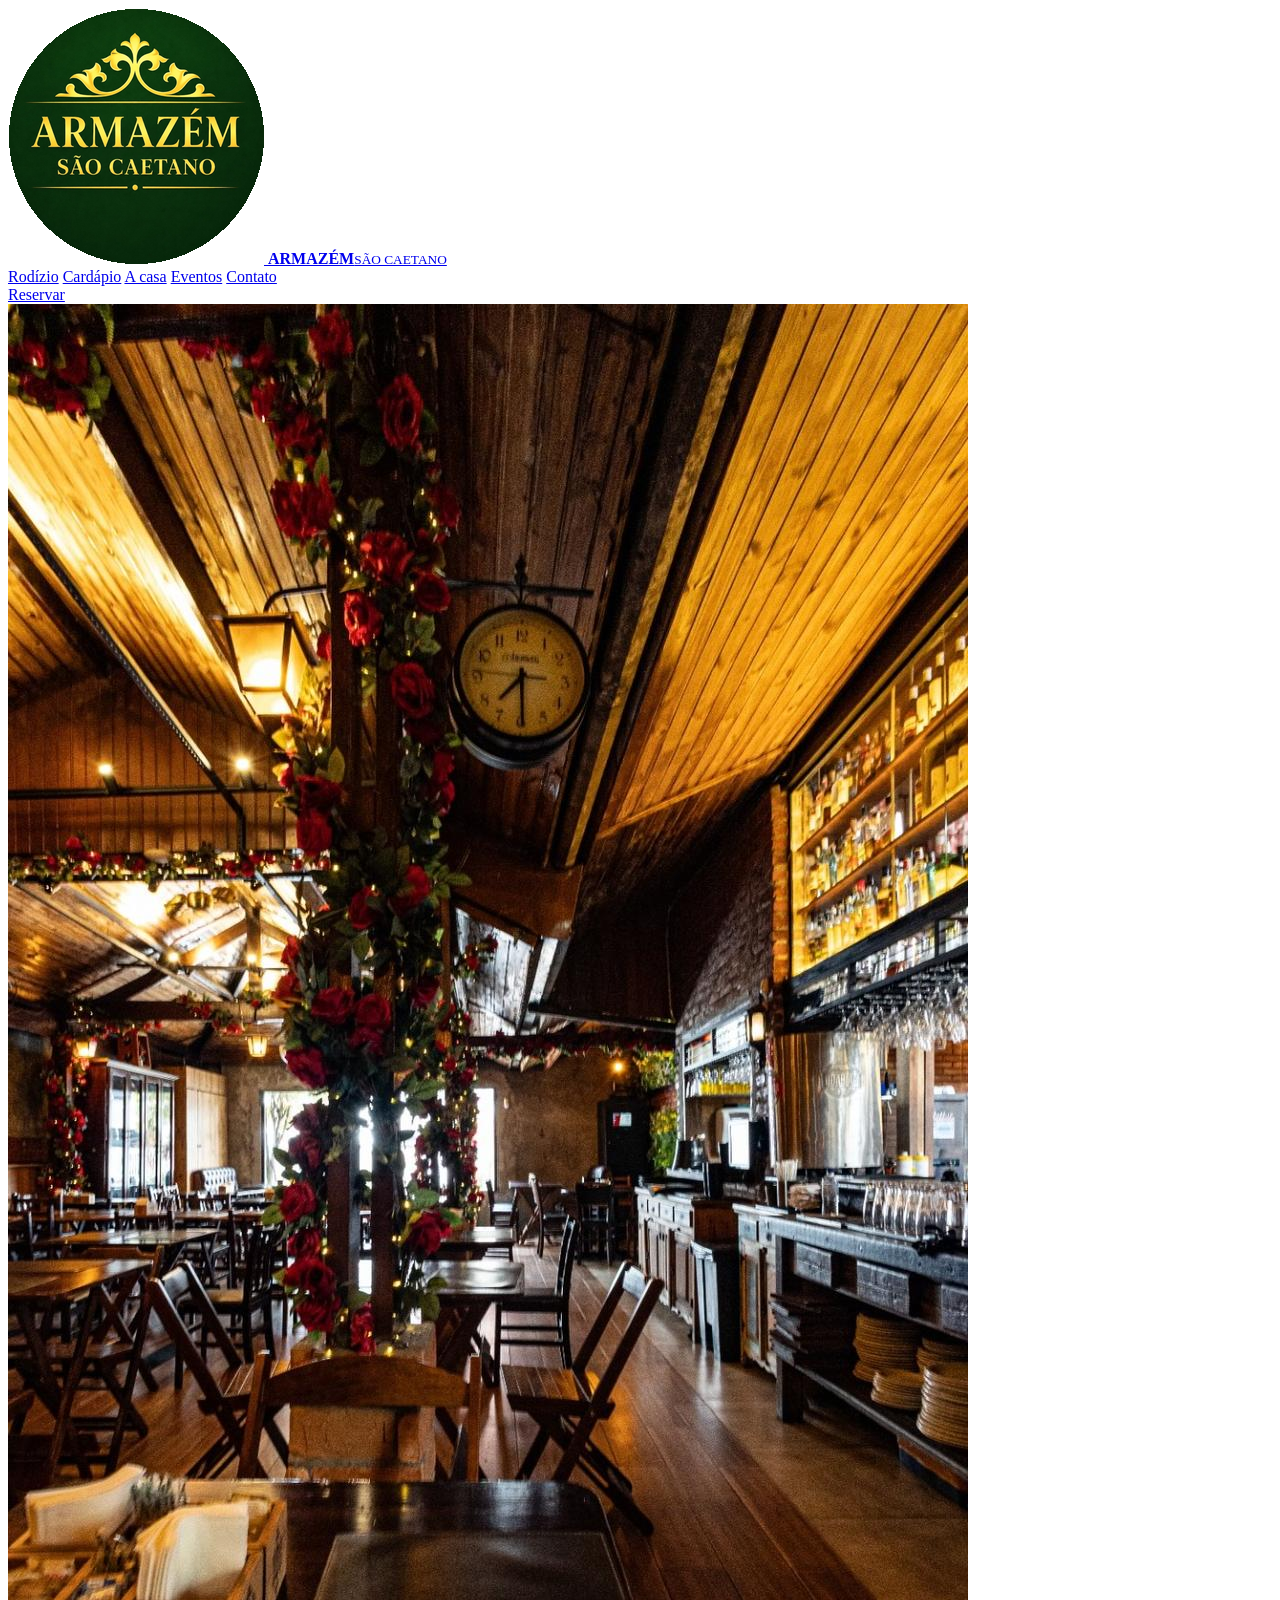
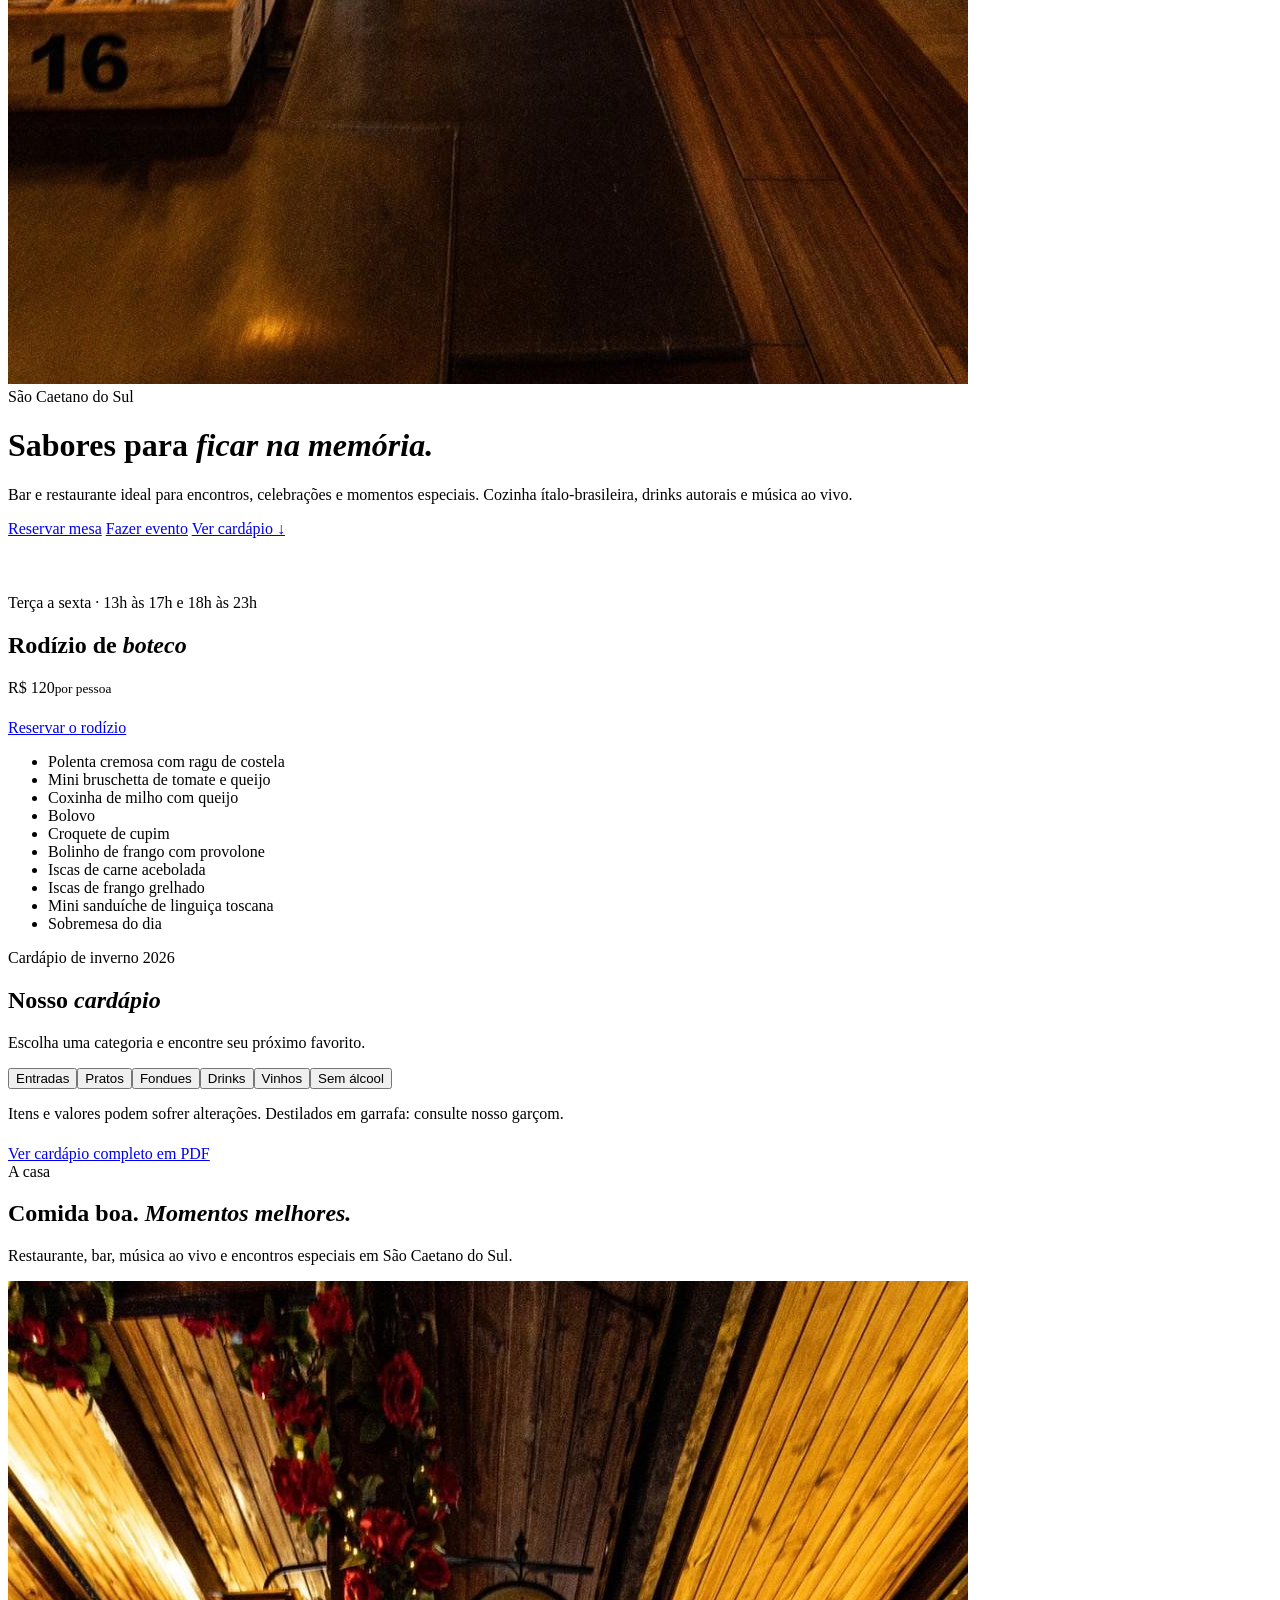
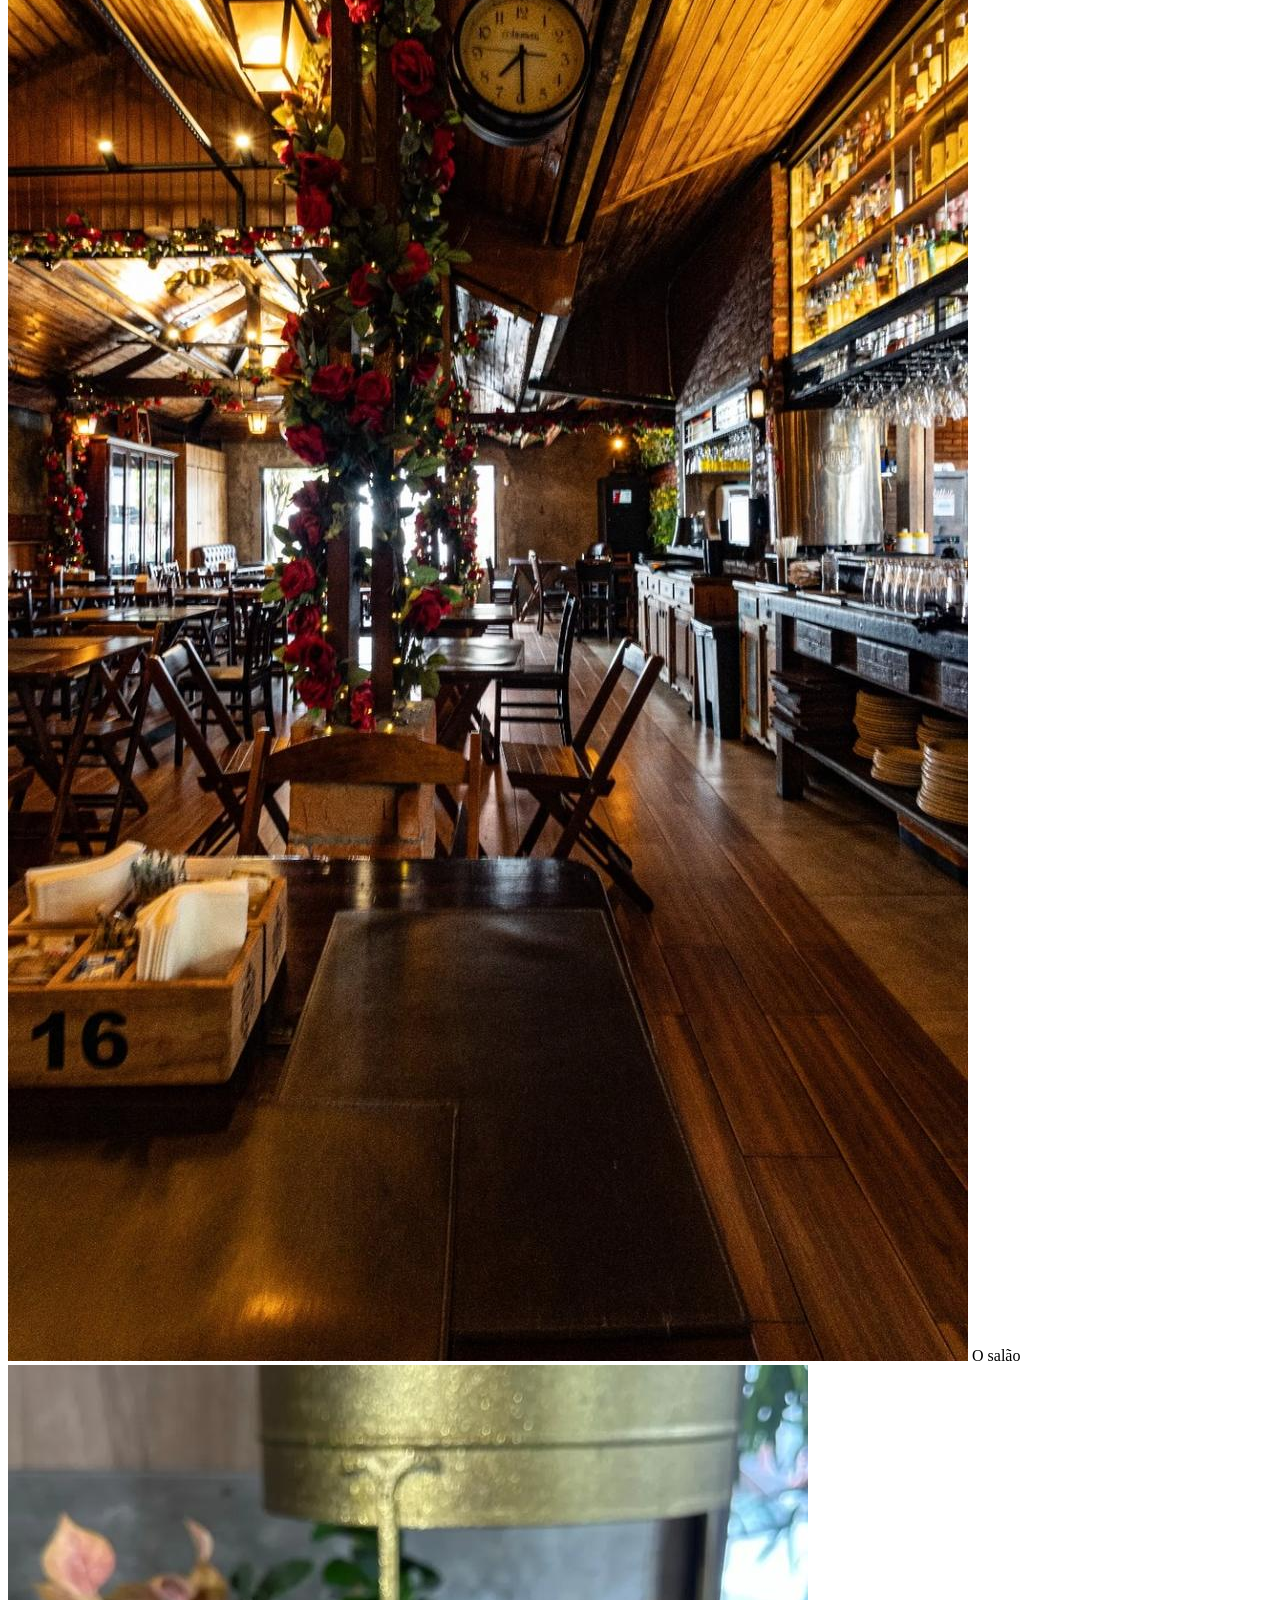
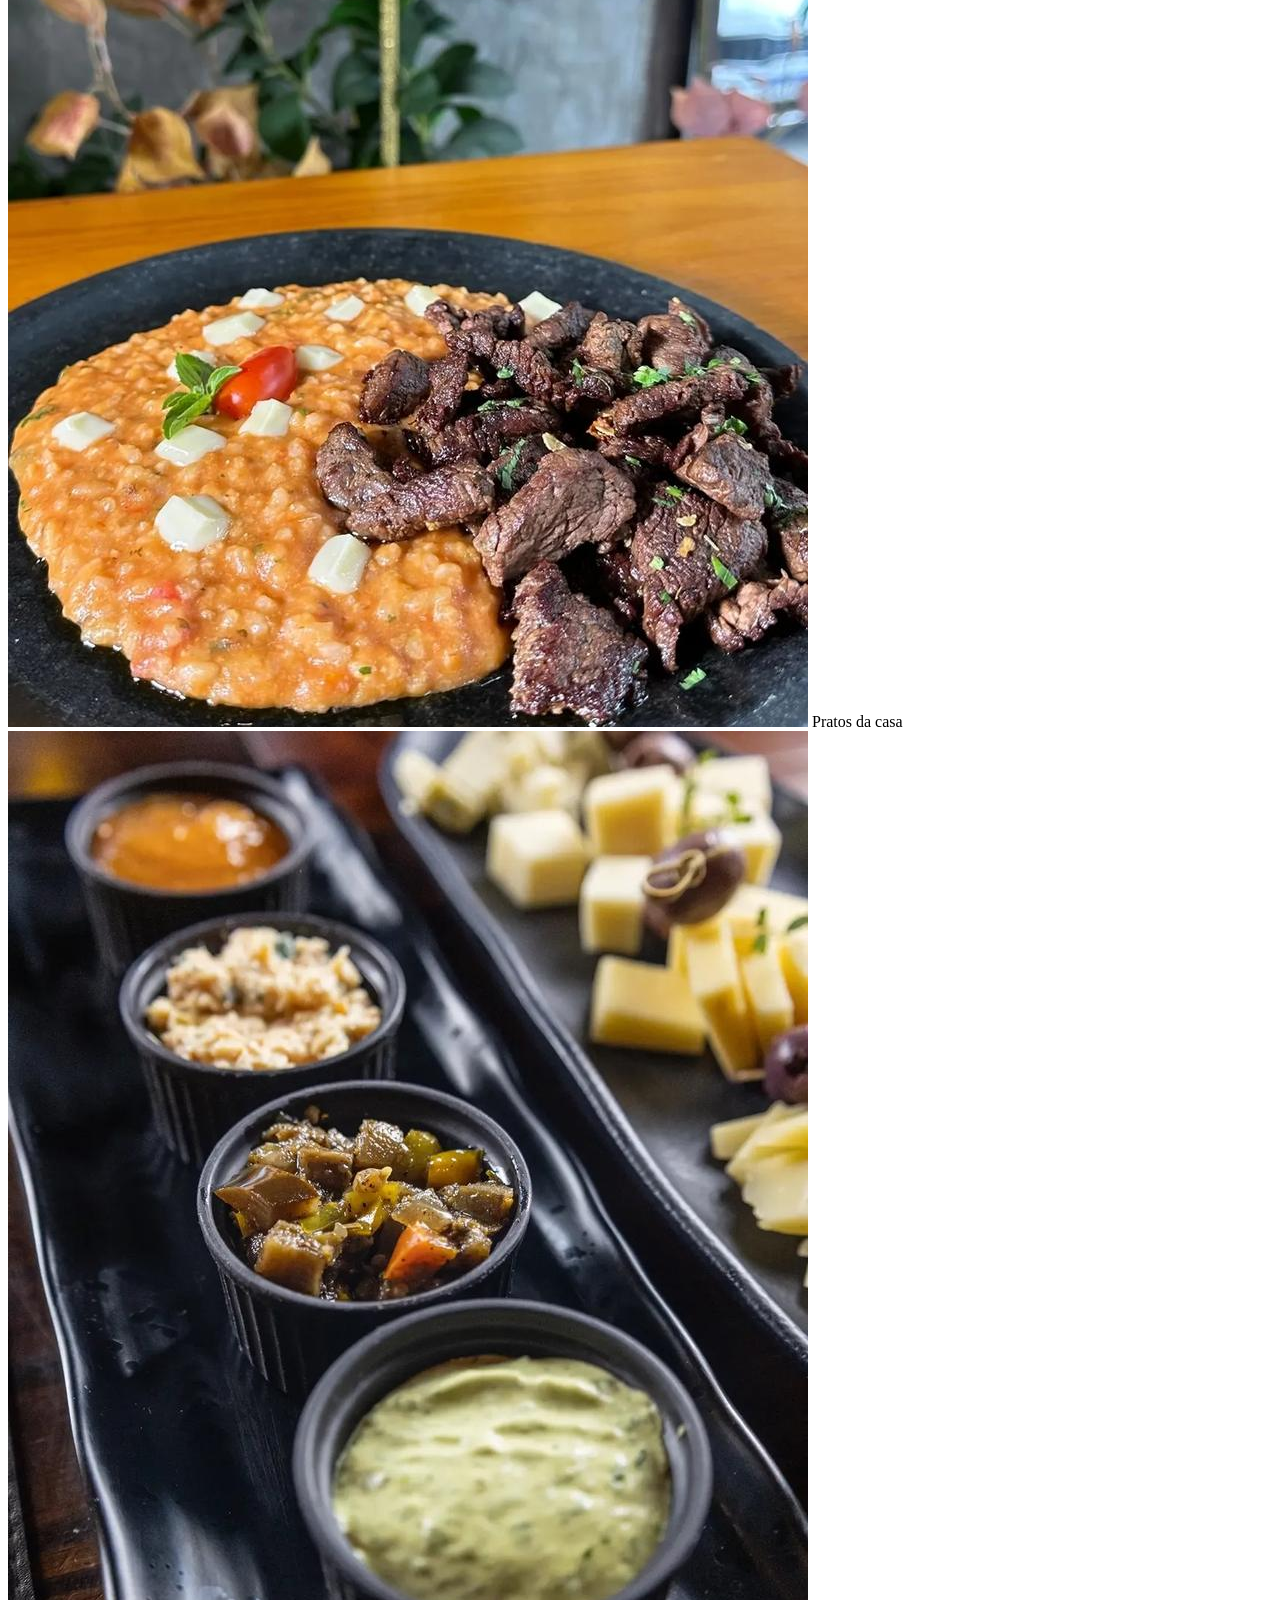
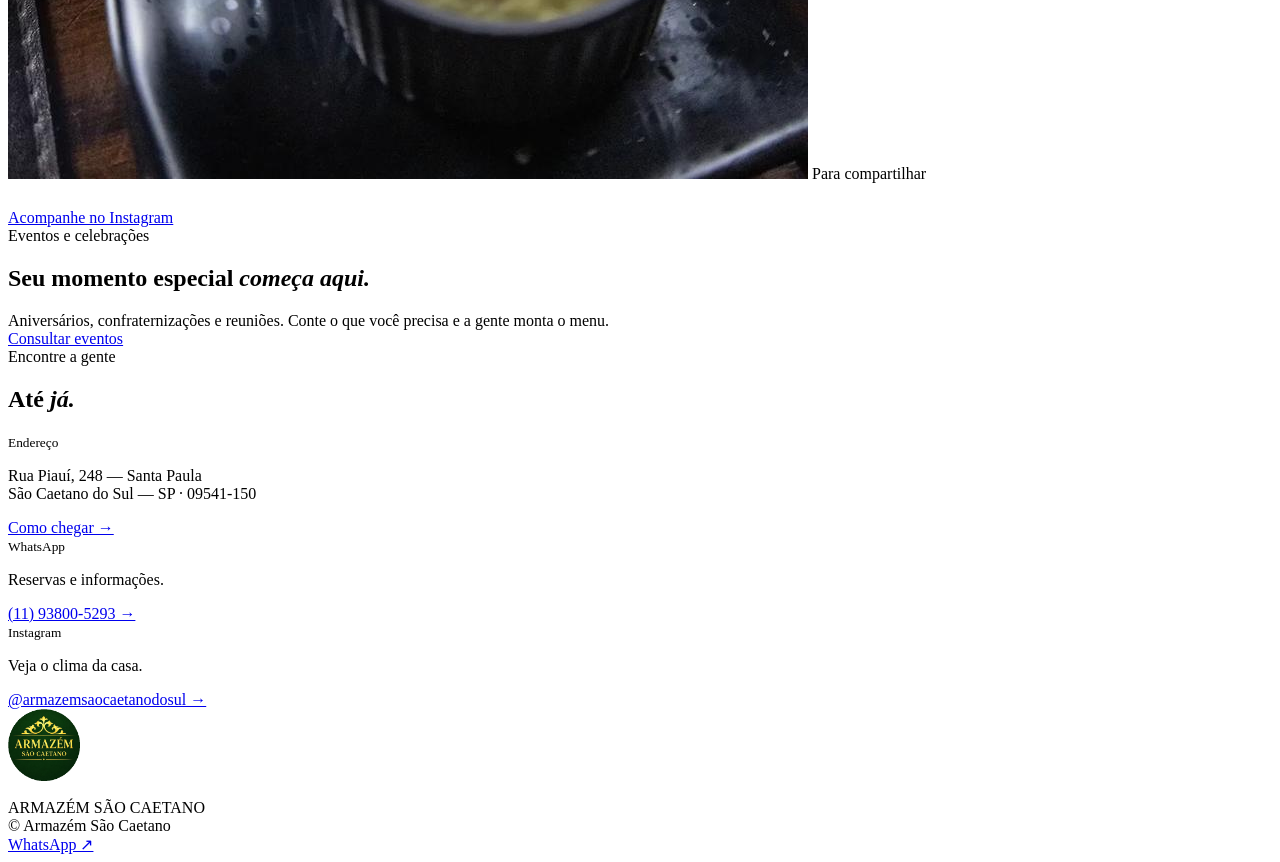
==== commit 2a7f15e6: "Atualizar o index.html" ====
--- a/index.html
+++ b/index.html
@@ -82,7 +82,7 @@
       <div class="menu" id="list"></div>
       <p class="note">Itens e valores podem sofrer alterações. Destilados em garrafa: consulte nosso garçom.</p>
       <div style="margin-top:22px">
-        <a class="btn ghost" href="https://armazen-8us1.vercel.app/assets/cardapio-inverno-2026.pdf">Ver cardápio completo em PDF</a>
+        <a class="btn ghost" href="cardapio-inverno-2026.pdf">Ver cardápio completo em PDF</a>
       </div>
     </div>
   </section>
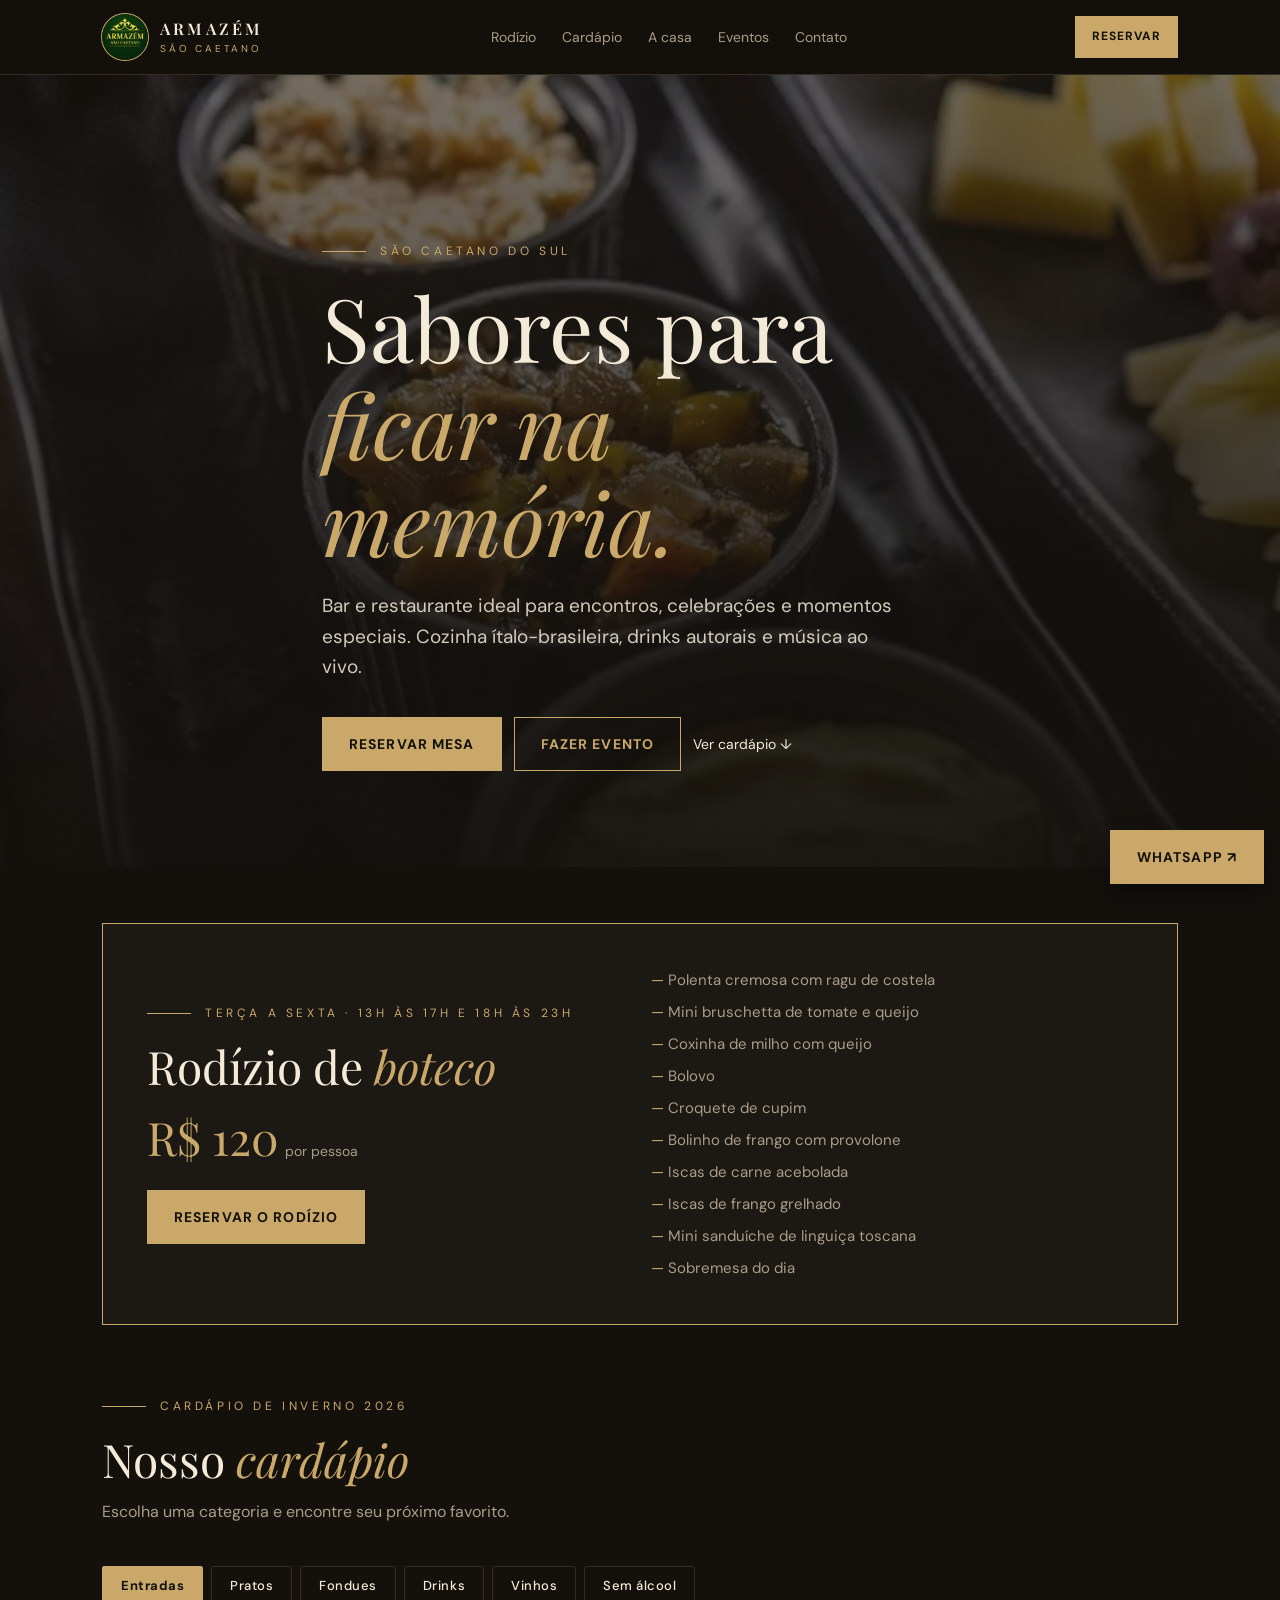
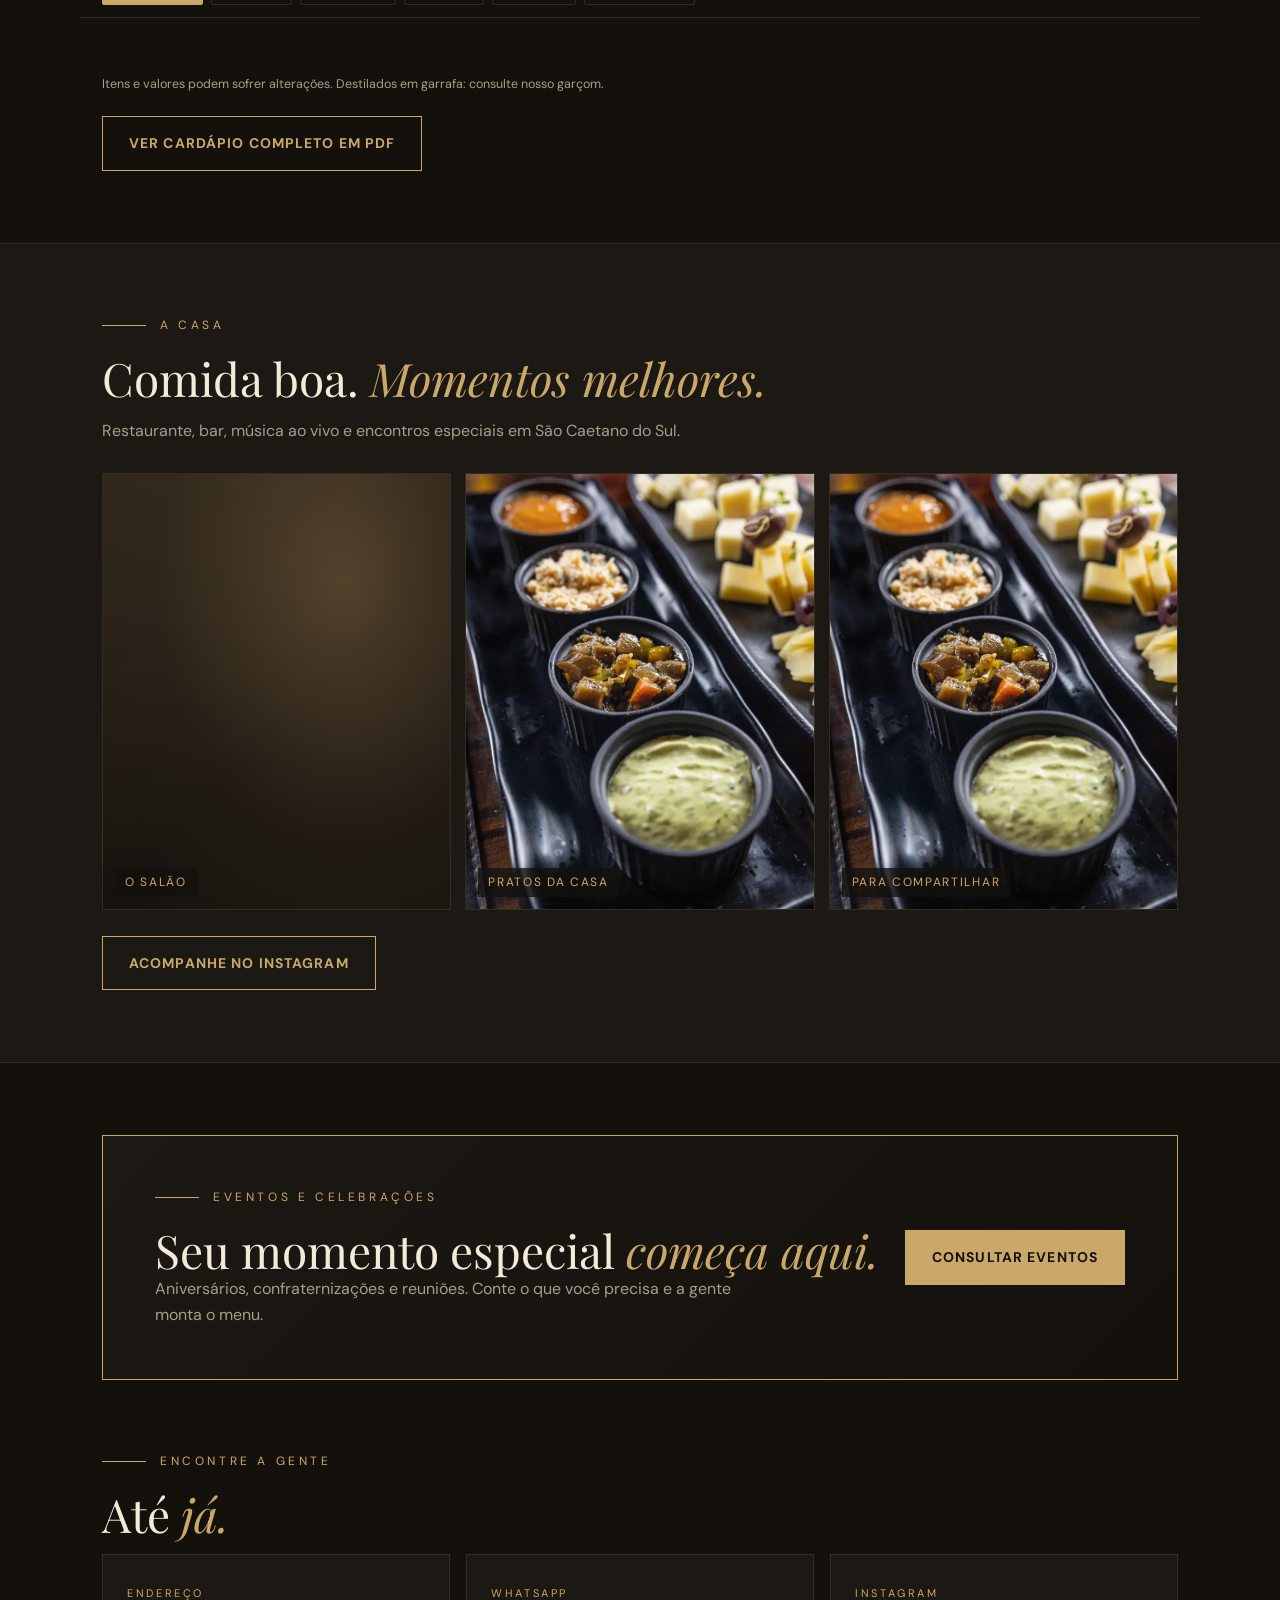
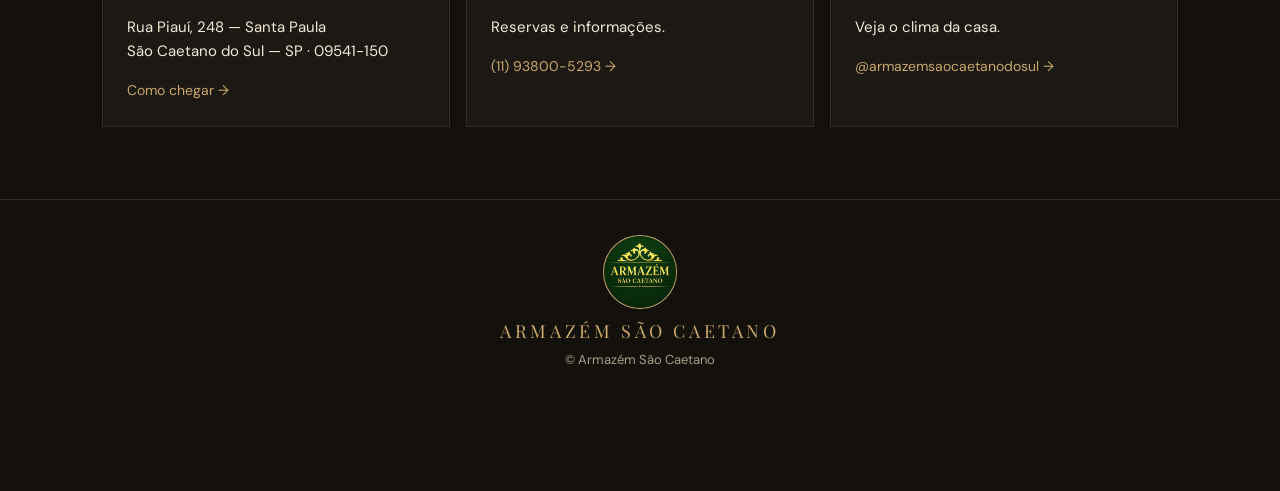
==== commit 3322c30e: "atualização1" ====
--- a/index.html
+++ b/index.html
@@ -1,162 +1,97 @@
 <!DOCTYPE html>
 <html lang="pt-BR">
 <head>
-  <meta charset="utf-8">
-  <meta name="viewport" content="width=device-width, initial-scale=1, viewport-fit=cover">
-  <title>Armazém São Caetano | Bar e Restaurante</title>
-  <meta name="description" content="Bar e restaurante em São Caetano do Sul. Gastronomia ítalo-brasileira, drinks autorais, fondues e rodízio de boteco.">
-  <meta name="theme-color" content="#14110d">
-  <link rel="preconnect" href="https://fonts.googleapis.com">
-  <link href="https://fonts.googleapis.com/css2?family=Playfair+Display:ital,wght@0,400;0,600;1,400&family=DM+Sans:wght@400;500;700&display=swap" rel="stylesheet">
-  <link rel="stylesheet" href="styles.css">
+<meta charset="utf-8">
+<meta name="viewport" content="width=device-width, initial-scale=1, viewport-fit=cover">
+<title>Armazém São Caetano | Bar e Restaurante</title>
+<meta name="description" content="Bar e restaurante em São Caetano do Sul. Gastronomia ítalo-brasileira, drinks autorais, fondues e rodízio de boteco.">
+<meta name="theme-color" content="#14110d">
+<link rel="preconnect" href="https://fonts.googleapis.com">
+<link href="https://fonts.googleapis.com/css2?family=Playfair+Display:ital,wght@0,400;0,600;1,400&family=DM+Sans:wght@400;500;700&display=swap" rel="stylesheet">
+<link rel="stylesheet" href="style.css">
 </head>
 <body>
-  <header>
-    <div class="bar">
-      <a href="#inicio" class="brand">
-        <img class="emblem" data-img="logo" alt="Armazém São Caetano">
-        <span><b>ARMAZÉM</b><small>SÃO CAETANO</small></span>
-      </a>
-      <nav class="nav">
-        <a href="#rodizio">Rodízio</a>
-        <a href="#cardapio">Cardápio</a>
-        <a href="#casa">A casa</a>
-        <a href="#eventos">Eventos</a>
-        <a href="#contato">Contato</a>
-      </nav>
-      <a class="btn sm" href="https://wa.me/5511938005293?text=Ol%C3%A1%21%20Gostaria%20de%20reservar%20uma%20mesa.">Reservar</a>
-    </div>
-  </header>
+<header><div class="bar">
+<a href="#inicio" class="brand"><img class="emblem" src="images/logo.png" alt="Armazém São Caetano"><span><b>ARMAZÉM</b><small>SÃO CAETANO</small></span></a>
+<nav class="nav"><a href="#rodizio">Rodízio</a><a href="#cardapio">Cardápio</a><a href="#casa">A casa</a><a href="#eventos">Eventos</a><a href="#contato">Contato</a></nav>
+<a class="btn sm" href="https://wa.me/5511938005293?text=Ol%C3%A1%21%20Gostaria%20de%20reservar%20uma%20mesa.">Reservar</a>
+</div></header>
 
-  <main id="inicio">
-    <div class="hero">
-      <div class="bgimg">
-        <img data-img="salao" alt="Salão do Armazém São Caetano">
-      </div>
-      <div class="wrap">
-        <div class="eyebrow">São Caetano do Sul</div>
-        <h1>Sabores para <em>ficar na memória.</em></h1>
-        <p>Bar e restaurante ideal para encontros, celebrações e momentos especiais. Cozinha ítalo-brasileira, drinks autorais e música ao vivo.</p>
-        <div class="cta">
-          <a class="btn" href="https://wa.me/5511938005293?text=Ol%C3%A1%21%20Gostaria%20de%20reservar%20uma%20mesa.">Reservar mesa</a>
-          <a class="btn ghost" href="https://wa.me/5511938005293?text=Ol%C3%A1%21%20Gostaria%20de%20saber%20mais%20sobre%20eventos%20no%20Armaz%C3%A9m.">Fazer evento</a>
-          <a class="link" href="#cardapio">Ver cardápio ↓</a>
-        </div>
-      </div>
-    </div>
-  </main>
+<main id="inicio">
+<div class="hero">
+<div class="bgimg"><img src="images/entradas.jpg" alt="Salão do Armazém São Caetano"></div>
+<div class="wrap">
+<div class="eyebrow">São Caetano do Sul</div>
+<h1>Sabores para <em>ficar na memória.</em></h1>
+<p>Bar e restaurante ideal para encontros, celebrações e momentos especiais. Cozinha ítalo-brasileira, drinks autorais e música ao vivo.</p>
+<div class="cta">
+<a class="btn" href="https://wa.me/5511938005293?text=Ol%C3%A1%21%20Gostaria%20de%20reservar%20uma%20mesa.">Reservar mesa</a>
+<a class="btn ghost" href="https://wa.me/5511938005293?text=Ol%C3%A1%21%20Gostaria%20de%20saber%20mais%20sobre%20eventos%20no%20Armaz%C3%A9m.">Fazer evento</a>
+<a class="link" href="#cardapio">Ver cardápio ↓</a>
+</div>
+</div>
+</div>
+</main>
 
-  <section id="rodizio" style="padding-top:56px">
-    <div class="wrap">
-      <div class="rod">
-        <div>
-          <div class="eyebrow">Terça a sexta · 13h às 17h e 18h às 23h</div>
-          <h2>Rodízio de <em>boteco</em></h2>
-          <div class="price">R$ 120<small>por pessoa</small></div>
-          <div style="margin-top:22px">
-            <a class="btn" href="https://wa.me/5511938005293?text=Ol%C3%A1%21%20Quero%20reservar%20para%20o%20Rod%C3%ADzio%20de%20Boteco.">Reservar o rodízio</a>
-          </div>
-        </div>
-        <ul>
-          <li>Polenta cremosa com ragu de costela</li>
-          <li>Mini bruschetta de tomate e queijo</li>
-          <li>Coxinha de milho com queijo</li>
-          <li>Bolovo</li>
-          <li>Croquete de cupim</li>
-          <li>Bolinho de frango com provolone</li>
-          <li>Iscas de carne acebolada</li>
-          <li>Iscas de frango grelhado</li>
-          <li>Mini sanduíche de linguiça toscana</li>
-          <li>Sobremesa do dia</li>
-        </ul>
-      </div>
-    </div>
-  </section>
+<section id="rodizio" style="padding-top:56px"><div class="wrap">
+<div class="rod">
+<div>
+<div class="eyebrow">Terça a sexta · 13h às 17h e 18h às 23h</div>
+<h2>Rodízio de <em>boteco</em></h2>
+<div class="price">R$ 120<small>por pessoa</small></div>
+<div style="margin-top:22px"><a class="btn" href="https://wa.me/5511938005293?text=Ol%C3%A1%21%20Quero%20reservar%20para%20o%20Rod%C3%ADzio%20de%20Boteco.">Reservar o rodízio</a></div>
+</div>
+<ul>
+<li>Polenta cremosa com ragu de costela</li><li>Mini bruschetta de tomate e queijo</li><li>Coxinha de milho com queijo</li><li>Bolovo</li><li>Croquete de cupim</li><li>Bolinho de frango com provolone</li><li>Iscas de carne acebolada</li><li>Iscas de frango grelhado</li><li>Mini sanduíche de linguiça toscana</li><li>Sobremesa do dia</li>
+</ul>
+</div>
+</div></section>
 
-  <section id="cardapio" style="padding-top:0">
-    <div class="wrap">
-      <div class="eyebrow">Cardápio de inverno 2026</div>
-      <h2>Nosso <em>cardápio</em></h2>
-      <p class="lead">Escolha uma categoria e encontre seu próximo favorito.</p>
-      <div class="tabs" id="tabs"></div>
-      <div class="menu" id="list"></div>
-      <p class="note">Itens e valores podem sofrer alterações. Destilados em garrafa: consulte nosso garçom.</p>
-      <div style="margin-top:22px">
-        <a class="btn ghost" href="cardapio-inverno-2026.pdf">Ver cardápio completo em PDF</a>
-      </div>
-    </div>
-  </section>
+<section id="cardapio" style="padding-top:0"><div class="wrap">
+<div class="eyebrow">Cardápio de inverno 2026</div>
+<h2>Nosso <em>cardápio</em></h2>
+<p class="lead">Escolha uma categoria e encontre seu próximo favorito.</p>
+<div class="tabs" id="tabs"></div>
+<div class="menu" id="list"></div>
+<p class="note">Itens e valores podem sofrer alterações. Destilados em garrafa: consulte nosso garçom.</p>
+<div style="margin-top:22px"><a class="btn ghost" href="https://armazen-8us1.vercel.app/assets/cardapio-inverno-2026.pdf">Ver cardápio completo em PDF</a></div>
+</div></section>
 
-  <section id="casa" class="band">
-    <div class="wrap">
-      <div class="eyebrow">A casa</div>
-      <h2>Comida boa. <em>Momentos melhores.</em></h2>
-      <p class="lead">Restaurante, bar, música ao vivo e encontros especiais em São Caetano do Sul.</p>
-      <div class="gallery">
-        <div>
-          <img data-img="salao" alt="Salão decorado com flores">
-          <span>O salão</span>
-        </div>
-        <div>
-          <img data-img="prato" alt="Risoto com iscas de carne">
-          <span>Pratos da casa</span>
-        </div>
-        <div>
-          <img data-img="entradas" alt="Tábua de queijos e antepastos">
-          <span>Para compartilhar</span>
-        </div>
-      </div>
-      <div style="margin-top:26px">
-        <a class="btn ghost" href="https://www.instagram.com/armazemsaocaetanodosul/">Acompanhe no Instagram</a>
-      </div>
-    </div>
-  </section>
+<section id="casa" class="band"><div class="wrap">
+<div class="eyebrow">A casa</div>
+<h2>Comida boa. <em>Momentos melhores.</em></h2>
+<p class="lead">Restaurante, bar, música ao vivo e encontros especiais em São Caetano do Sul.</p>
+<div class="gallery">
+<div class="gallery-placeholder"><span>O salão</span></div><div><img src="images/entradas.jpg" alt="Risoto com iscas de carne"><span>Pratos da casa</span></div><div><img src="images/entradas.jpg" alt="Tábua de queijos e antepastos"><span>Para compartilhar</span></div>
+</div>
+<div style="margin-top:26px"><a class="btn ghost" href="https://www.instagram.com/armazemsaocaetanodosul/">Acompanhe no Instagram</a></div>
+</div></section>
 
-  <section id="eventos">
-    <div class="wrap">
-      <div class="evento">
-        <div>
-          <div class="eyebrow">Eventos e celebrações</div>
-          <h2>Seu momento especial <em>começa aqui.</em></h2>
-          <p class="lead" style="margin:0">Aniversários, confraternizações e reuniões. Conte o que você precisa e a gente monta o menu.</p>
-        </div>
-        <a class="btn" href="https://wa.me/5511938005293?text=Ol%C3%A1%21%20Gostaria%20de%20saber%20mais%20sobre%20eventos%20no%20Armaz%C3%A9m.">Consultar eventos</a>
-      </div>
-    </div>
-  </section>
+<section id="eventos"><div class="wrap">
+<div class="evento">
+<div>
+<div class="eyebrow">Eventos e celebrações</div>
+<h2>Seu momento especial <em>começa aqui.</em></h2>
+<p class="lead" style="margin:0">Aniversários, confraternizações e reuniões. Conte o que você precisa e a gente monta o menu.</p>
+</div>
+<a class="btn" href="https://wa.me/5511938005293?text=Ol%C3%A1%21%20Gostaria%20de%20saber%20mais%20sobre%20eventos%20no%20Armaz%C3%A9m.">Consultar eventos</a>
+</div>
+</div></section>
 
-  <section id="contato" style="padding-top:0">
-    <div class="wrap">
-      <div class="eyebrow">Encontre a gente</div>
-      <h2>Até <em>já.</em></h2>
-      <div class="info">
-        <div class="card">
-          <small>Endereço</small>
-          <p>Rua Piauí, 248 — Santa Paula<br>São Caetano do Sul — SP · 09541-150</p>
-          <a href="https://www.google.com/maps/search/?api=1&query=Armaz%C3%A9m%20S%C3%A3o%20Caetano%20Rua%20Piau%C3%AD%20248%20S%C3%A3o%20Caetano%20do%20Sul">Como chegar →</a>
-        </div>
-        <div class="card">
-          <small>WhatsApp</small>
-          <p>Reservas e informações.</p>
-          <a href="https://wa.me/5511938005293">(11) 93800-5293 →</a>
-        </div>
-        <div class="card">
-          <small>Instagram</small>
-          <p>Veja o clima da casa.</p>
-          <a href="https://www.instagram.com/armazemsaocaetanodosul/">@armazemsaocaetanodosul →</a>
-        </div>
-      </div>
-    </div>
-  </section>
+<section id="contato" style="padding-top:0"><div class="wrap">
+<div class="eyebrow">Encontre a gente</div>
+<h2>Até <em>já.</em></h2>
+<div class="info">
+<div class="card"><small>Endereço</small><p>Rua Piauí, 248 — Santa Paula<br>São Caetano do Sul — SP · 09541-150</p><a href="https://www.google.com/maps/search/?api=1&query=Armaz%C3%A9m%20S%C3%A3o%20Caetano%20Rua%20Piau%C3%AD%20248%20S%C3%A3o%20Caetano%20do%20Sul">Como chegar →</a></div>
+<div class="card"><small>WhatsApp</small><p>Reservas e informações.</p><a href="https://wa.me/5511938005293">(11) 93800-5293 →</a></div>
+<div class="card"><small>Instagram</small><p>Veja o clima da casa.</p><a href="https://www.instagram.com/armazemsaocaetanodosul/">@armazemsaocaetanodosul →</a></div>
+</div>
+</div></section>
+</main>
 
-  <footer>
-    <img class="emblem" data-img="logo" alt="" style="width:72px;height:72px;margin:0 auto 14px">
-    <div class="serif">ARMAZÉM SÃO CAETANO</div>
-    © Armazém São Caetano
-  </footer>
+<footer><img class="emblem" src="images/logo.png" alt="" style="width:72px;height:72px;margin:0 auto 14px"><div class="serif">ARMAZÉM SÃO CAETANO</div>© Armazém São Caetano</footer>
+<a class="btn fab" href="https://wa.me/5511938005293?text=Ol%C3%A1%21%20Vim%20pelo%20site%20do%20Armaz%C3%A9m.">WhatsApp ↗</a>
 
-  <a class="btn fab" href="https://wa.me/5511938005293?text=Ol%C3%A1%21%20Vim%20pelo%20site%20do%20Armaz%C3%A9m.">WhatsApp ↗</a>
-
-  <script src="script.js"></script>
+<script src="script.js" defer></script>
 </body>
 </html>
--- a/style.css
+++ b/style.css
@@ -0,0 +1,117 @@
+:root{--bg:#14110d;--bg2:#1c1813;--ink:#f3ead8;--mute:#a89d88;--line:#332c22;--gold:#c9a86a;--gold2:#e2c994;--on:#14110d;--max:1120px;
+box-sizing:border-box;padding-top:env(safe-area-inset-top,0px);padding-bottom:env(safe-area-inset-bottom,0px)}
+*,*::before,*::after{box-sizing:inherit}
+html{scroll-behavior:smooth;scroll-padding-top:90px}
+body{margin:0;background:var(--bg);color:var(--ink);font:400 16px/1.6 "DM Sans",system-ui,sans-serif;-webkit-font-smoothing:antialiased;overflow-x:hidden}
+body::before{content:"";position:fixed;inset:0 0 auto;height:env(safe-area-inset-top,0px);background:var(--bg);z-index:40}
+a{color:inherit;text-decoration:none}
+p{margin:0}
+.wrap{padding:0 22px;max-width:var(--max);margin:0 auto}
+.serif,h1,h2,h3{font-family:"Playfair Display",Georgia,serif;font-weight:400;line-height:1.1;margin:0}
+em{font-style:italic;color:var(--gold)}
+header{position:sticky;top:env(safe-area-inset-top,0px);z-index:30;background:rgba(20,17,13,.96);backdrop-filter:blur(8px);border-bottom:1px solid var(--line)}
+.bar{display:flex;align-items:center;justify-content:space-between;gap:12px;padding:14px 22px;max-width:var(--max);margin:auto}
+.brand{display:flex;align-items:center;gap:12px;color:var(--ink)}
+.emblem{width:46px;height:46px;border-radius:50%;display:block;flex:none;box-shadow:0 0 0 1px var(--gold)}
+.brand b{display:block;font:600 16px "Playfair Display",serif;letter-spacing:.2em;color:var(--ink)}
+.brand small{display:block;font-size:10px;letter-spacing:.28em;color:var(--gold);margin-top:2px}
+.nav{display:none;gap:26px;font-size:14px;color:var(--mute)}
+.nav a:hover{color:var(--gold)}
+.btn{display:inline-flex;align-items:center;justify-content:center;gap:8px;background:var(--gold);color:var(--on);padding:15px 26px;font-weight:700;font-size:14px;letter-spacing:.08em;text-transform:uppercase;border:1px solid var(--gold);min-height:48px;cursor:pointer;border-radius:0}
+.btn:hover{background:var(--gold2)}
+.btn.sm{padding:10px 16px;min-height:0;font-size:12px}
+.btn.ghost{background:none;color:var(--gold);border-color:var(--gold)}
+.btn.ghost:hover{background:rgba(201,168,106,.1)}
+.btn.block{width:100%}
+.eyebrow{display:flex;align-items:center;gap:14px;font-size:12px;letter-spacing:.3em;text-transform:uppercase;color:var(--gold);margin-bottom:18px}
+.eyebrow::before{content:"";width:44px;height:1px;background:var(--gold)}
+.hero{position:relative;min-height:88vh;display:flex;align-items:flex-end;overflow:hidden;background:#0c0a08}
+.hero .bgimg{position:absolute;inset:0;background:radial-gradient(120% 90% at 30% 20%,#3a2f22,#14110d 70%)}
+.hero .bgimg img{width:100%;height:100%;object-fit:cover;object-position:center 40%;opacity:.62}
+.hero::after{content:"";position:absolute;inset:0;background:linear-gradient(180deg,rgba(20,17,13,.35),rgba(20,17,13,.95))}
+.hero .wrap{position:relative;z-index:1;padding-bottom:64px;padding-top:120px}
+.hero h1{font-size:clamp(44px,11vw,88px);max-width:12ch;margin-bottom:22px}
+.hero p{color:var(--ink);opacity:.85;max-width:44ch;font-size:clamp(16px,2vw,19px);margin-bottom:34px}
+.cta{display:grid;gap:12px;max-width:340px}
+.cta .link{color:var(--ink);font-size:14px;padding:8px 0;display:inline-flex;gap:6px;align-items:center}
+section{padding:72px 0}
+.band{background:var(--bg2);border-block:1px solid var(--line)}
+h2{font-size:clamp(32px,5vw,46px);margin-bottom:14px}
+.lead{color:var(--mute);max-width:56ch;margin-bottom:30px}
+.rod{display:grid;gap:22px;border:1px solid var(--gold);padding:30px 24px;background:var(--bg2)}
+.rod .price{font:400 46px "Playfair Display",serif;color:var(--gold)}
+.rod .price small{font:400 14px "DM Sans";color:var(--mute);margin-left:6px}
+.rod ul{margin:0;padding:0;list-style:none;display:grid;gap:8px;font-size:15px;color:var(--mute)}
+.rod li::before{content:"— ";color:var(--gold)}
+.tabs{position:sticky;top:calc(env(safe-area-inset-top,0px) + 66px);z-index:20;background:var(--bg);margin:0 -22px 28px;padding:12px 22px;display:flex;gap:8px;overflow-x:auto;scrollbar-width:none;border-bottom:1px solid var(--line)}
+.tabs::-webkit-scrollbar{display:none}
+.tabs button{flex:none;font:500 13px "DM Sans";letter-spacing:.04em;padding:10px 18px;border:1px solid var(--line);background:none;color:var(--ink);cursor:pointer}
+.tabs button[aria-pressed="true"]{background:var(--gold);border-color:var(--gold);color:var(--on);font-weight:700}
+.menu{display:grid;grid-template-columns:1fr;gap:0 56px}
+.cat{font:400 26px "Playfair Display",serif;color:var(--gold);margin:34px 0 6px}
+.cat-note{font-size:13px;color:var(--mute);margin-bottom:8px}
+.item{display:flex;justify-content:space-between;gap:18px;padding:18px 0;border-bottom:1px solid var(--line)}
+.item b{display:block;font:400 21px "Playfair Display",serif;color:var(--ink)}
+.item p{margin-top:4px;color:var(--mute);font-size:14px;line-height:1.5}
+.item .pr{font-weight:700;color:var(--gold);white-space:nowrap;font-variant-numeric:tabular-nums;font-size:16px;padding-top:4px}
+.note{font-size:12.5px;color:var(--mute);margin-top:28px}
+.gallery{display:grid;gap:14px;grid-template-columns:1fr 1fr}
+.gallery div{position:relative;overflow:hidden;aspect-ratio:4/5;background:#1c1813;border:1px solid var(--line);display:flex;align-items:flex-end;padding:12px;font-size:12px;letter-spacing:.14em;text-transform:uppercase}.gallery img{position:absolute;inset:0;width:100%;height:100%;object-fit:cover}.gallery span{position:relative;background:rgba(20,17,13,.78);color:var(--gold);padding:5px 10px}
+.gallery div:first-child{grid-column:1/-1;aspect-ratio:16/9}
+.evento{border:1px solid var(--gold);padding:36px 26px;display:grid;gap:20px;background:linear-gradient(135deg,var(--bg2),var(--bg))}
+.evento h2{margin:0}
+.info{display:grid;gap:16px;grid-template-columns:1fr}
+.card{border:1px solid var(--line);padding:24px;background:var(--bg2)}
+.card small{font-size:11px;letter-spacing:.24em;color:var(--gold);text-transform:uppercase}
+.card p{margin:10px 0 14px;color:var(--ink);font-size:15px}
+.card a{color:var(--gold);font-size:14px}
+footer{padding:36px 0 120px;text-align:center;color:var(--mute);font-size:13px;border-top:1px solid var(--line)}
+footer .serif{color:var(--gold);font-size:18px;letter-spacing:.2em;margin-bottom:8px}
+.fab{position:fixed;right:16px;bottom:calc(16px + env(safe-area-inset-bottom,0px));z-index:35;box-shadow:0 10px 24px rgba(0,0,0,.45)}
+@media(min-width:720px){
+ .nav{display:flex}
+ .hero .wrap{padding-bottom:96px}
+ .cta{grid-template-columns:repeat(3,auto);max-width:none;justify-content:start}
+ .rod{grid-template-columns:1fr 1fr;align-items:center;padding:44px}
+ .menu{grid-template-columns:1fr 1fr}
+ .gallery{grid-template-columns:repeat(3,1fr)}
+ .gallery div:first-child{grid-column:auto;aspect-ratio:4/5}
+ .info{grid-template-columns:repeat(3,1fr)}
+ .evento{grid-template-columns:1fr auto;align-items:center;padding:52px}
+}
+
+/* Ajustes de responsividade e acabamento */
+img { display: block; }
+button, a { -webkit-tap-highlight-color: transparent; }
+.btn { transition: background .2s ease, transform .2s ease; }
+.btn:hover { transform: translateY(-2px); }
+.tabs { overscroll-behavior-x: contain; }
+.tabs button { border-radius: 2px; }
+.gallery .gallery-placeholder {
+  background:
+    linear-gradient(135deg, rgba(201,168,106,.12), transparent 55%),
+    radial-gradient(ellipse at 70% 25%, #51402a 0, #211b14 55%, #14110d 100%);
+}
+.gallery img { transition: transform .5s ease; }
+.gallery div:hover img { transform: scale(1.04); }
+.item { align-items: flex-start; }
+.item > div { min-width: 0; }
+.item .pr { flex: none; }
+:focus-visible { outline: 2px solid var(--gold2); outline-offset: 4px; }
+@media (max-width: 420px) {
+  .wrap { padding-inline: 18px; }
+  .bar { padding-inline: 18px; }
+  .brand { gap: 9px; }
+  .brand b { font-size: 14px; }
+  .emblem { width: 40px; height: 40px; }
+  .btn.sm { padding: 9px 12px; }
+  .hero { min-height: 82vh; }
+  .hero .wrap { padding-bottom: 48px; }
+  section { padding: 58px 0; }
+  .rod { padding: 24px 20px; }
+  .rod .price { font-size: 40px; }
+  .item b { font-size: 19px; }
+  .item p { font-size: 13px; }
+  .item .pr { font-size: 14px; }
+}
+
